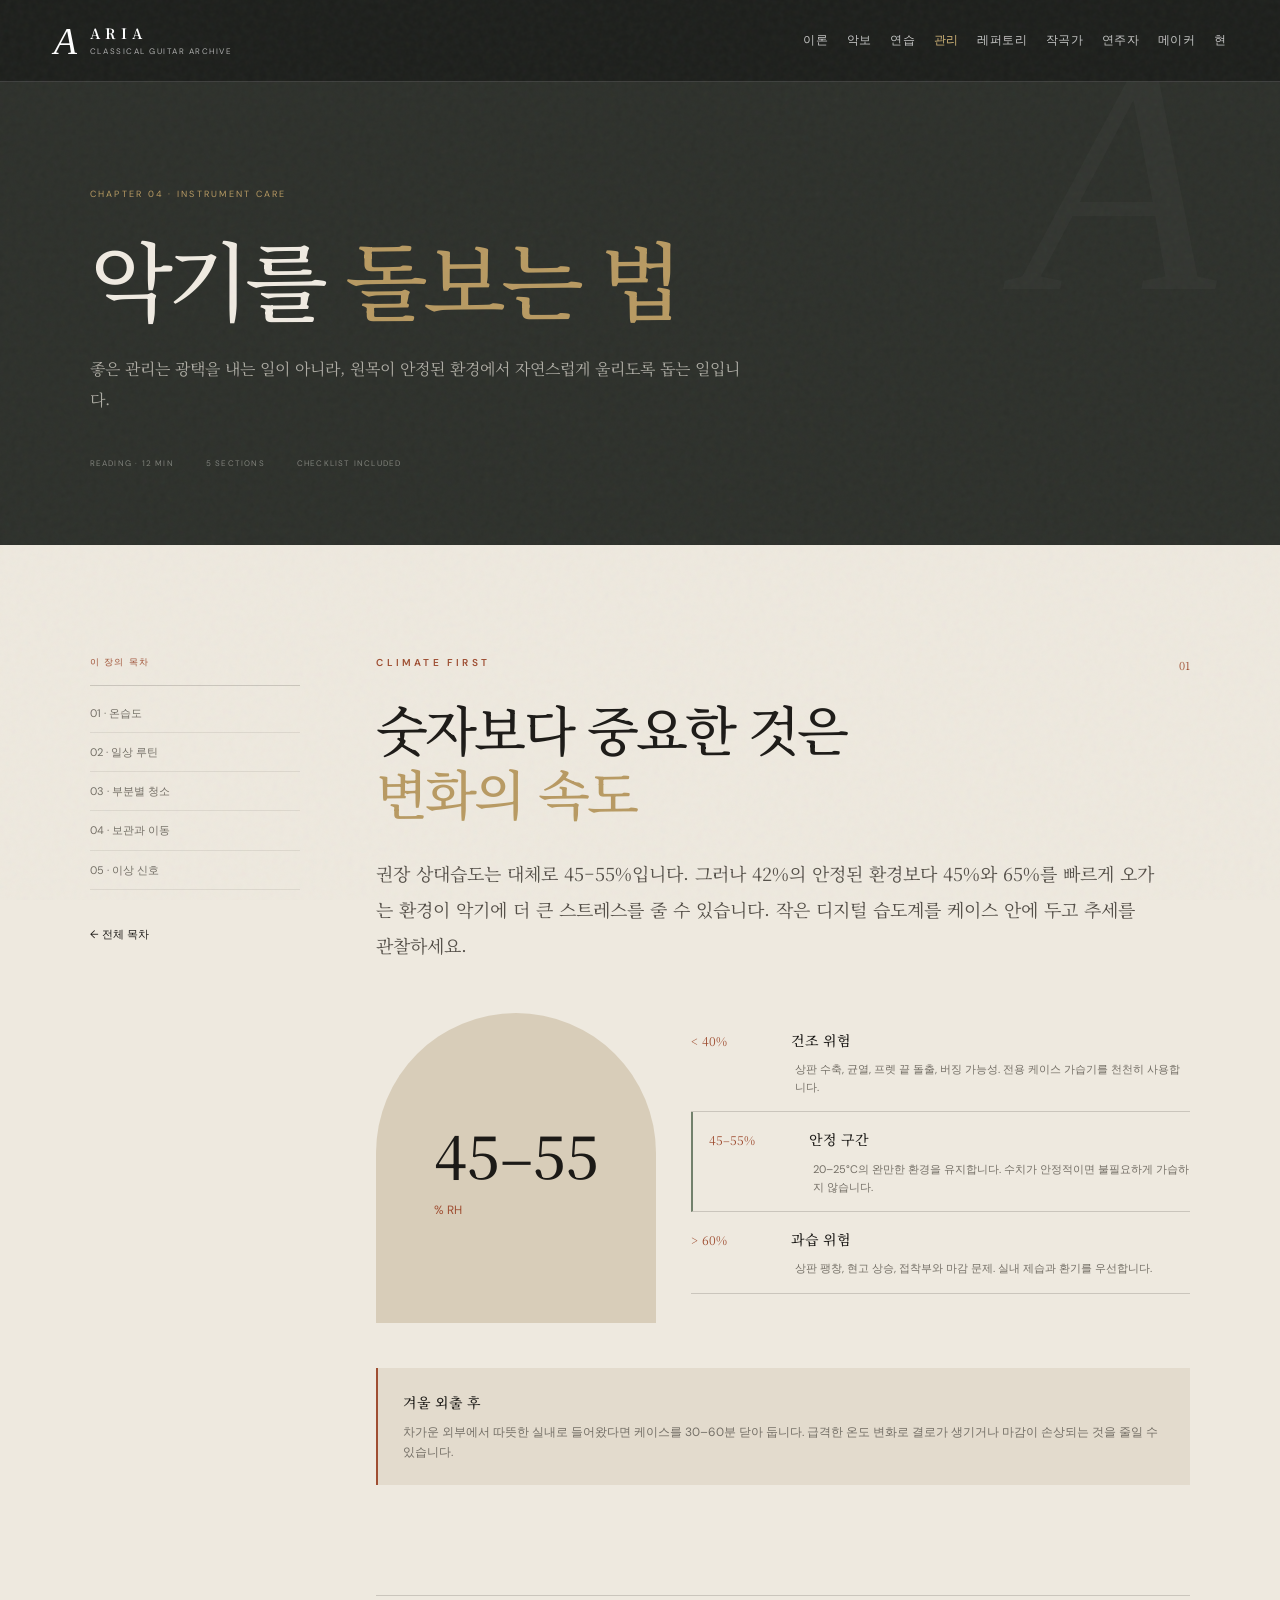
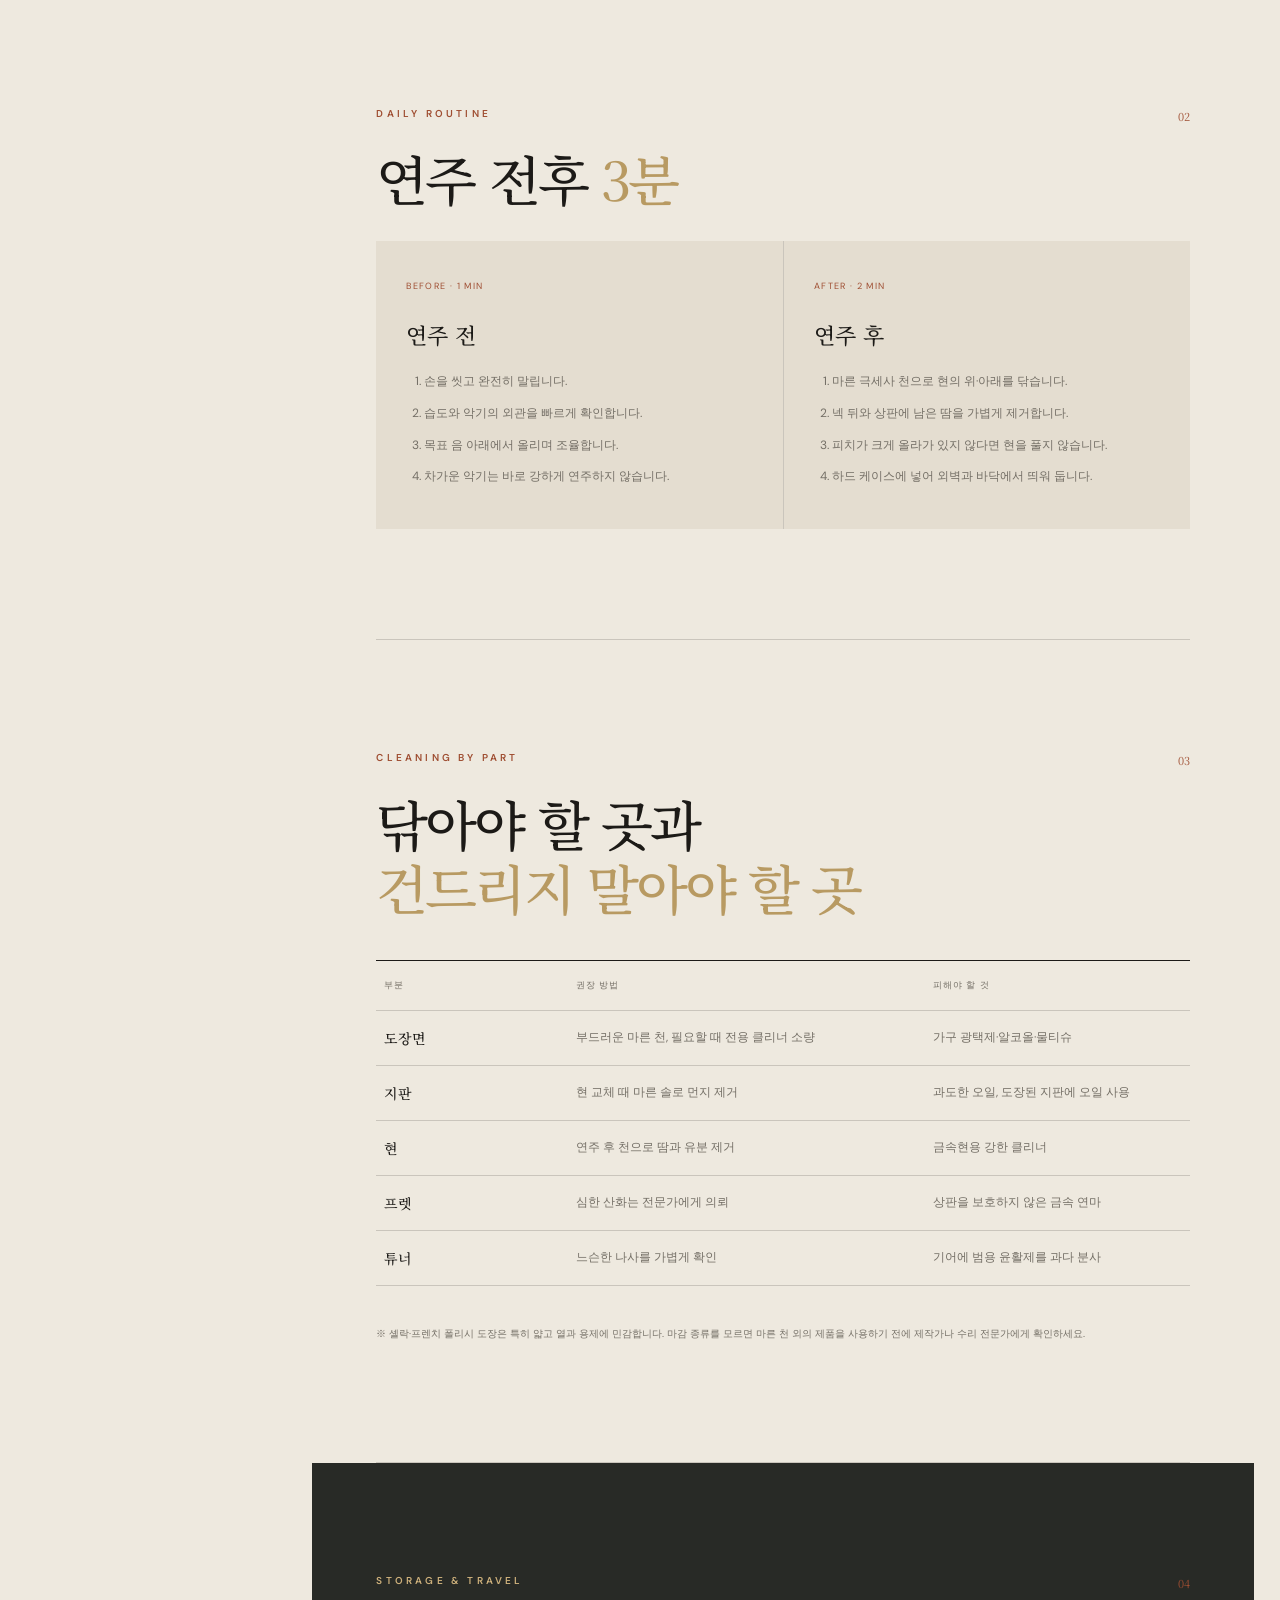
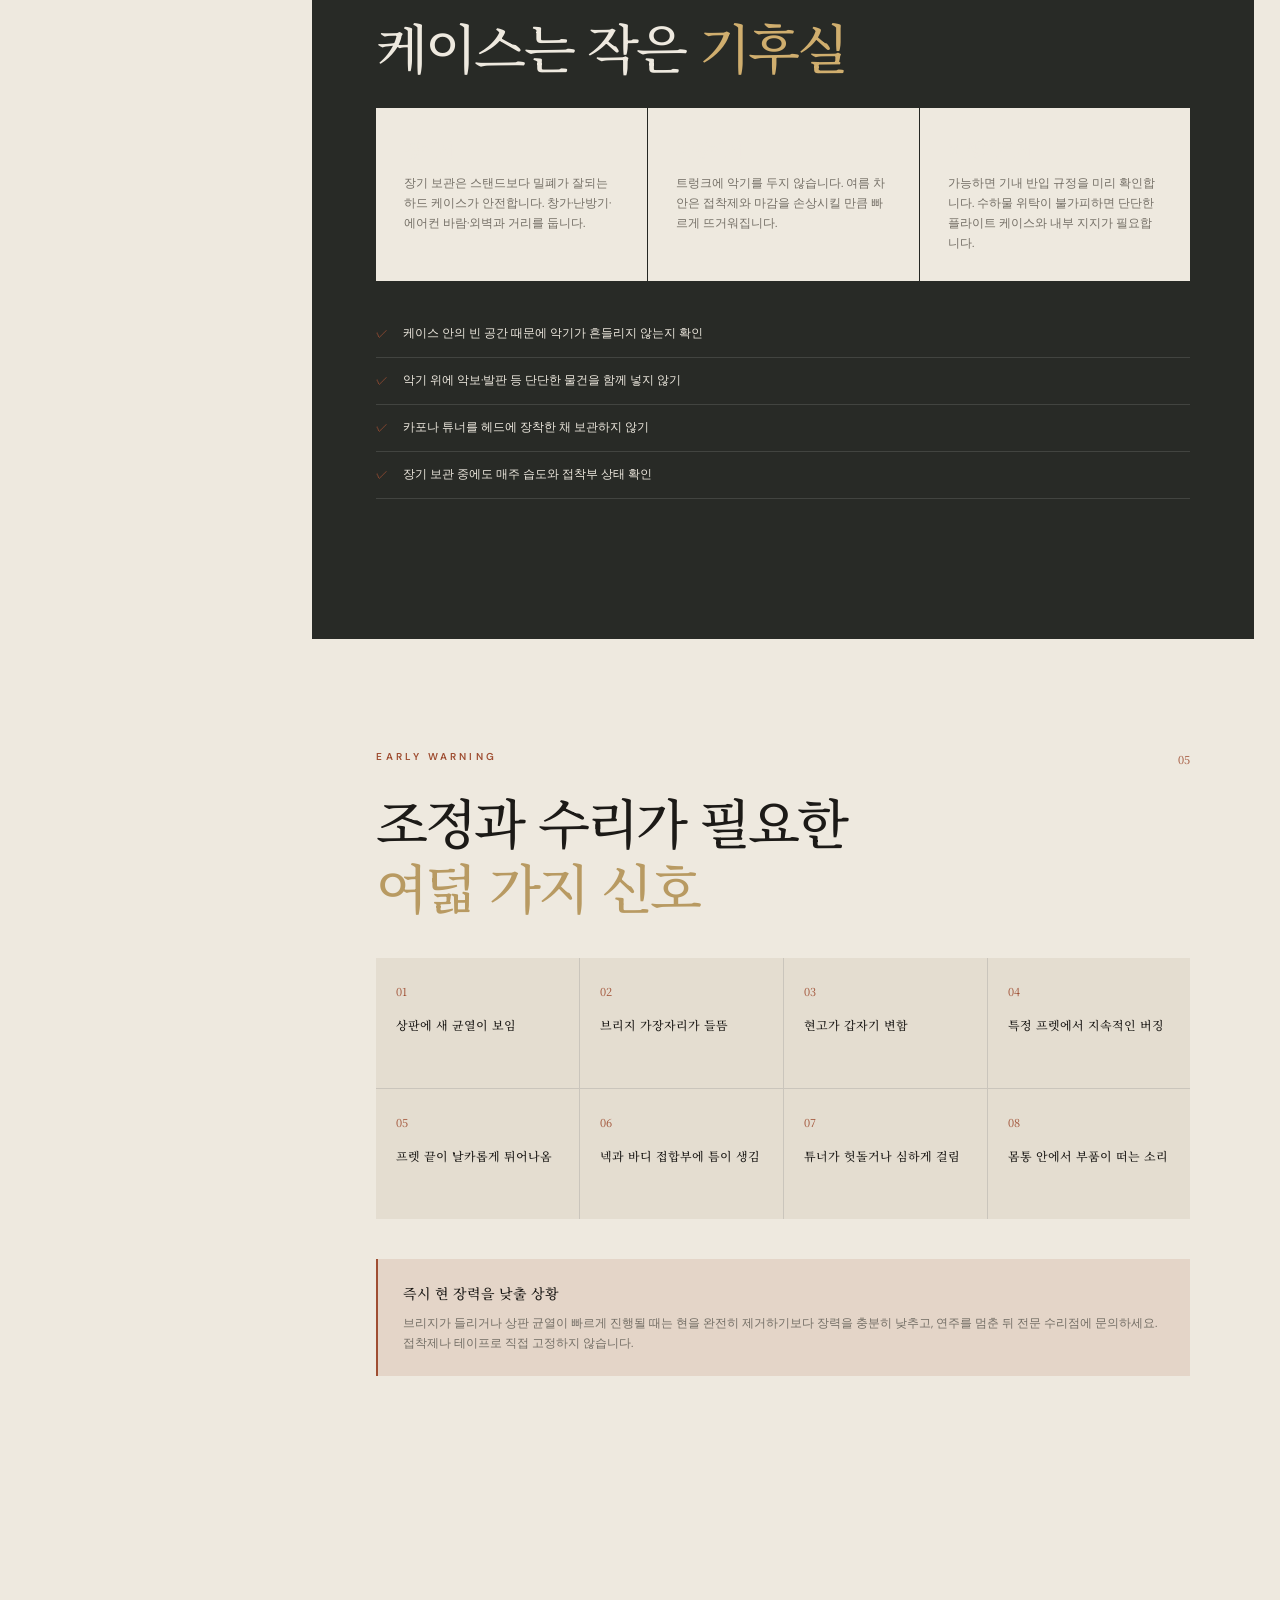
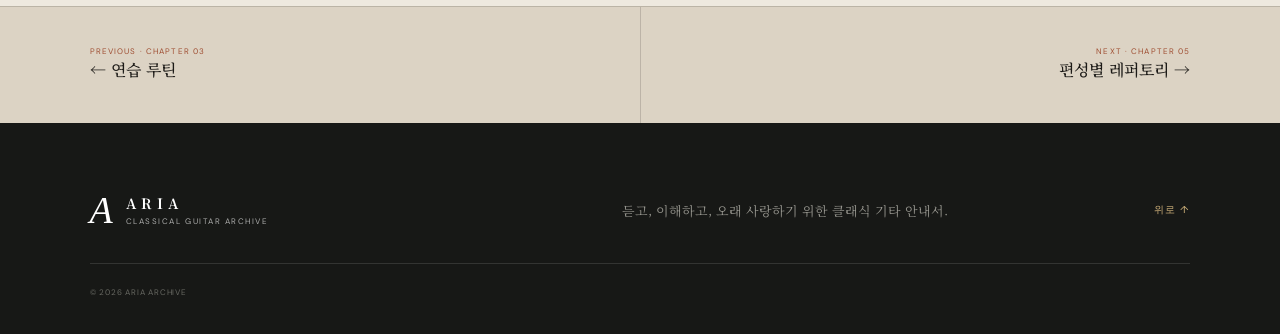
==== care.html @ 0c04b32f "Build classical guitar archive" ====
﻿<!doctype html><html lang="ko"><head><meta charset="UTF-8"><meta name="viewport" content="width=device-width, initial-scale=1.0"><meta name="description" content="클래식 기타 습도, 청소, 보관, 운반과 이상 신호 심화 관리 가이드"><title>악기 관리 — Aria</title><link rel="preconnect" href="https://fonts.googleapis.com"><link rel="preconnect" href="https://fonts.gstatic.com" crossorigin><link href="https://fonts.googleapis.com/css2?family=DM+Sans:wght@400;500;600&family=Noto+Serif+KR:wght@400;500;600;700&display=swap" rel="stylesheet"><link rel="stylesheet" href="styles.css"><script src="script.js" defer></script></head>
<body class="inner-page"><div class="grain" aria-hidden="true"></div><header class="site-header inner-header" id="top"><a class="brand" href="index.html"><span class="brand-mark">A</span><span><strong>ARIA</strong><small>CLASSICAL GUITAR ARCHIVE</small></span></a><nav class="desktop-nav"><a href="theory.html">이론</a><a href="notation.html">악보</a><a href="practice.html">연습</a><a class="active" href="care.html">관리</a><a href="repertoire.html">레퍼토리</a><a href="composers.html">작곡가</a><a href="players.html">연주자</a><a href="makers.html">메이커</a><a href="strings.html">현</a></nav><button class="menu-toggle" aria-label="메뉴 열기" aria-expanded="false"><span></span><span></span></button></header>
<main><section class="chapter-hero care-hero"><div class="chapter-kicker">CHAPTER 04 · INSTRUMENT CARE</div><h1>악기를 <em>돌보는 법</em></h1><p>좋은 관리는 광택을 내는 일이 아니라, 원목이 안정된 환경에서 자연스럽게 울리도록 돕는 일입니다.</p><div class="chapter-meta"><span>READING · 12 MIN</span><span>5 SECTIONS</span><span>CHECKLIST INCLUDED</span></div></section>
<div class="article-shell"><aside class="side-index"><small>이 장의 목차</small><a href="#climate">01 · 온습도</a><a href="#routine">02 · 일상 루틴</a><a href="#cleaning">03 · 부분별 청소</a><a href="#storage">04 · 보관과 이동</a><a href="#diagnosis">05 · 이상 신호</a><a class="back-link" href="index.html">← 전체 목차</a></aside>
<article class="longform">
  <section class="article-section reveal" id="climate"><span class="section-num">01</span><p class="eyebrow">CLIMATE FIRST</p><h2>숫자보다 중요한 것은<br><em>변화의 속도</em></h2><p class="article-lead">권장 상대습도는 대체로 45–55%입니다. 그러나 42%의 안정된 환경보다 45%와 65%를 빠르게 오가는 환경이 악기에 더 큰 스트레스를 줄 수 있습니다. 작은 디지털 습도계를 케이스 안에 두고 추세를 관찰하세요.</p>
    <div class="humidity-deep"><div class="humidity-gauge"><div><strong>45–55</strong><span>% RH</span></div></div><div class="climate-zones"><div><b>&lt; 40%</b><strong>건조 위험</strong><p>상판 수축, 균열, 프렛 끝 돌출, 버징 가능성. 전용 케이스 가습기를 천천히 사용합니다.</p></div><div class="safe"><b>45–55%</b><strong>안정 구간</strong><p>20–25°C의 완만한 환경을 유지합니다. 수치가 안정적이면 불필요하게 가습하지 않습니다.</p></div><div><b>&gt; 60%</b><strong>과습 위험</strong><p>상판 팽창, 현고 상승, 접착부와 마감 문제. 실내 제습과 환기를 우선합니다.</p></div></div></div>
    <aside class="callout"><b>겨울 외출 후</b><p>차가운 외부에서 따뜻한 실내로 들어왔다면 케이스를 30–60분 닫아 둡니다. 급격한 온도 변화로 결로가 생기거나 마감이 손상되는 것을 줄일 수 있습니다.</p></aside>
  </section>
  <section class="article-section reveal" id="routine"><span class="section-num">02</span><p class="eyebrow">DAILY ROUTINE</p><h2>연주 전후 <em>3분</em></h2><div class="routine-columns"><div><small>BEFORE · 1 MIN</small><h3>연주 전</h3><ol><li>손을 씻고 완전히 말립니다.</li><li>습도와 악기의 외관을 빠르게 확인합니다.</li><li>목표 음 아래에서 올리며 조율합니다.</li><li>차가운 악기는 바로 강하게 연주하지 않습니다.</li></ol></div><div><small>AFTER · 2 MIN</small><h3>연주 후</h3><ol><li>마른 극세사 천으로 현의 위·아래를 닦습니다.</li><li>넥 뒤와 상판에 남은 땀을 가볍게 제거합니다.</li><li>피치가 크게 올라가 있지 않다면 현을 풀지 않습니다.</li><li>하드 케이스에 넣어 외벽과 바닥에서 띄워 둡니다.</li></ol></div></div>
  </section>
  <section class="article-section reveal" id="cleaning"><span class="section-num">03</span><p class="eyebrow">CLEANING BY PART</p><h2>닦아야 할 곳과<br><em>건드리지 말아야 할 곳</em></h2><div class="comparison-table"><div class="table-head"><span>부분</span><span>권장 방법</span><span>피해야 할 것</span></div><div><b>도장면</b><span>부드러운 마른 천, 필요할 때 전용 클리너 소량</span><span>가구 광택제·알코올·물티슈</span></div><div><b>지판</b><span>현 교체 때 마른 솔로 먼지 제거</span><span>과도한 오일, 도장된 지판에 오일 사용</span></div><div><b>현</b><span>연주 후 천으로 땀과 유분 제거</span><span>금속현용 강한 클리너</span></div><div><b>프렛</b><span>심한 산화는 전문가에게 의뢰</span><span>상판을 보호하지 않은 금속 연마</span></div><div><b>튜너</b><span>느슨한 나사를 가볍게 확인</span><span>기어에 범용 윤활제를 과다 분사</span></div></div><p class="fine-print">※ 셸락·프렌치 폴리시 도장은 특히 얇고 열과 용제에 민감합니다. 마감 종류를 모르면 마른 천 외의 제품을 사용하기 전에 제작가나 수리 전문가에게 확인하세요.</p></section>
  <section class="article-section dark-inset reveal" id="storage"><span class="section-num">04</span><p class="eyebrow light">STORAGE & TRAVEL</p><h2>케이스는 작은 <em>기후실</em></h2><div class="info-grid"><div><h3>집에서</h3><p>장기 보관은 스탠드보다 밀폐가 잘되는 하드 케이스가 안전합니다. 창가·난방기·에어컨 바람·외벽과 거리를 둡니다.</p></div><div><h3>차량에서</h3><p>트렁크에 악기를 두지 않습니다. 여름 차 안은 접착제와 마감을 손상시킬 만큼 빠르게 뜨거워집니다.</p></div><div><h3>비행기에서</h3><p>가능하면 기내 반입 규정을 미리 확인합니다. 수하물 위탁이 불가피하면 단단한 플라이트 케이스와 내부 지지가 필요합니다.</p></div></div><ul class="check-list light"><li>케이스 안의 빈 공간 때문에 악기가 흔들리지 않는지 확인</li><li>악기 위에 악보·발판 등 단단한 물건을 함께 넣지 않기</li><li>카포나 튜너를 헤드에 장착한 채 보관하지 않기</li><li>장기 보관 중에도 매주 습도와 접착부 상태 확인</li></ul></section>
  <section class="article-section reveal" id="diagnosis"><span class="section-num">05</span><p class="eyebrow">EARLY WARNING</p><h2>조정과 수리가 필요한<br><em>여덟 가지 신호</em></h2><div class="warning-grid"><div><b>01</b><p>상판에 새 균열이 보임</p></div><div><b>02</b><p>브리지 가장자리가 들뜸</p></div><div><b>03</b><p>현고가 갑자기 변함</p></div><div><b>04</b><p>특정 프렛에서 지속적인 버징</p></div><div><b>05</b><p>프렛 끝이 날카롭게 튀어나옴</p></div><div><b>06</b><p>넥과 바디 접합부에 틈이 생김</p></div><div><b>07</b><p>튜너가 헛돌거나 심하게 걸림</p></div><div><b>08</b><p>몸통 안에서 부품이 떠는 소리</p></div></div><aside class="callout warning"><b>즉시 현 장력을 낮출 상황</b><p>브리지가 들리거나 상판 균열이 빠르게 진행될 때는 현을 완전히 제거하기보다 장력을 충분히 낮추고, 연주를 멈춘 뒤 전문 수리점에 문의하세요. 접착제나 테이프로 직접 고정하지 않습니다.</p></aside></section>
</article></div><nav class="chapter-nav"><a href="practice.html"><small>PREVIOUS · CHAPTER 03</small><b>← 연습 루틴</b></a><a href="repertoire.html"><small>NEXT · CHAPTER 05</small><b>편성별 레퍼토리 →</b></a></nav></main>
<footer><div class="brand footer-brand"><span class="brand-mark">A</span><span><strong>ARIA</strong><small>CLASSICAL GUITAR ARCHIVE</small></span></div><p>듣고, 이해하고, 오래 사랑하기 위한 클래식 기타 안내서.</p><a href="#top">위로 ↑</a><small>© 2026 ARIA ARCHIVE</small></footer></body></html>
---- styles.css ----
:root{--ink:#1c1a17;--paper:#f1ede4;--cream:#e7decf;--gold:#b89a62;--rust:#9f4e32;--olive:#30342e;--muted:#746f66;--line:rgba(28,26,23,.17);--serif:'Noto Serif KR',serif;--sans:'DM Sans',sans-serif}
*{box-sizing:border-box}html{scroll-behavior:smooth}body{margin:0;background:var(--paper);color:var(--ink);font-family:var(--sans);font-size:16px;line-height:1.65}.grain{position:fixed;inset:0;pointer-events:none;z-index:99;opacity:.055;background-image:url("data:image/svg+xml,%3Csvg viewBox='0 0 180 180' xmlns='http://www.w3.org/2000/svg'%3E%3Cfilter id='n'%3E%3CfeTurbulence type='fractalNoise' baseFrequency='.8' numOctaves='3' stitchTiles='stitch'/%3E%3C/filter%3E%3Crect width='100%25' height='100%25' filter='url(%23n)' opacity='.7'/%3E%3C/svg%3E")}.site-header{height:82px;padding:0 4.2vw;display:flex;align-items:center;justify-content:space-between;position:absolute;top:0;width:100%;z-index:10;color:#fff;border-bottom:1px solid rgba(255,255,255,.15)}.brand{display:flex;align-items:center;gap:13px;color:inherit;text-decoration:none}.brand-mark{font-family:Georgia,serif;font-size:38px;font-style:italic;line-height:1}.brand strong,.brand small{display:block}.brand strong{font-family:var(--serif);font-size:14px;letter-spacing:.35em}.brand small{font-size:8px;letter-spacing:.19em;opacity:.64}.desktop-nav{display:flex;gap:2.2vw}.desktop-nav a{color:#fff;text-decoration:none;font-size:12px;letter-spacing:.04em;opacity:.74;transition:.25s}.desktop-nav a:hover{opacity:1}.menu-toggle{display:none;background:transparent;border:0}.hero{min-height:100vh;position:relative;display:flex;align-items:center;background:url('assets/classical-guitar-hero.png') center/cover no-repeat;color:#f7f1e7;padding:9rem 7vw 6rem}.hero-shade{position:absolute;inset:0;background:linear-gradient(90deg,rgba(10,9,7,.9) 0%,rgba(10,9,7,.68) 42%,rgba(10,9,7,.08) 77%),linear-gradient(0deg,rgba(10,9,7,.35),transparent 45%)}.hero-content{position:relative;z-index:1;max-width:700px}.eyebrow{margin:0 0 24px;font-size:10px;font-weight:600;letter-spacing:.32em;color:var(--rust)}.eyebrow.light{color:#cdb07b}.hero h1,.section h2{font-family:var(--serif);font-weight:500;line-height:1.17;letter-spacing:-.055em}.hero h1{font-size:clamp(56px,7vw,108px);margin:0 0 28px}.hero h1 em,.section h2 em{font-weight:400;color:var(--gold);font-style:normal}.hero-copy{font-family:var(--serif);font-size:clamp(15px,1.25vw,19px);line-height:1.9;color:rgba(255,255,255,.72);margin:0 0 38px}.hero-actions{display:flex;align-items:center;gap:28px}.button{display:inline-flex;align-items:center;justify-content:space-between;gap:52px;padding:15px 19px;text-decoration:none;font-size:12px;letter-spacing:.08em;transition:.25s}.button-primary{background:#eee6d8;color:#211e19}.button-primary:hover{background:#fff;transform:translateY(-2px)}.text-button{border:0;background:transparent;color:#fff;font:500 12px var(--sans);letter-spacing:.06em;cursor:pointer}.text-button i{display:inline-grid;place-items:center;border:1px solid rgba(255,255,255,.55);width:32px;height:32px;border-radius:50%;font-size:8px;font-style:normal;margin-right:9px}.hero-notes{position:absolute;bottom:36px;right:4.2vw;display:flex;gap:30px;z-index:1;font-size:10px;letter-spacing:.12em;color:rgba(255,255,255,.58)}.hero-notes b{font-size:15px;font-family:var(--serif);color:#fff;margin-right:6px}.scroll-cue{position:absolute;bottom:28px;left:4.2vw;z-index:1;color:#fff;text-decoration:none;font-size:8px;letter-spacing:.3em;writing-mode:vertical-rl}.scroll-cue span{height:45px;width:1px;background:rgba(255,255,255,.45);display:inline-block;margin-bottom:10px}.section{padding:120px 7vw;position:relative}.section-index{position:absolute;left:2.3vw;top:122px;font-family:var(--serif);font-size:11px;color:var(--rust)}.intro{display:grid;grid-template-columns:1fr 1fr;gap:9vw;align-items:start}.section h2{font-size:clamp(38px,4.4vw,68px);margin:0}.intro-body{padding-top:55px}.lead-quote{font-family:var(--serif);font-size:24px;color:var(--rust);margin:0 0 18px}.intro-body>p:not(.lead-quote){max-width:540px;color:var(--muted)}.quick-links{margin-top:42px;border-top:1px solid var(--line)}.quick-links a{display:grid;grid-template-columns:45px 1fr auto;padding:17px 0;border-bottom:1px solid var(--line);color:var(--ink);text-decoration:none;font-family:var(--serif);font-size:15px}.quick-links span{color:var(--rust);font-size:11px}.quick-links b{font-weight:400;transition:.2s}.quick-links a:hover b{transform:translateX(6px)}.dark-section{background:#22231f;color:#eee9df}.section-heading{display:flex;justify-content:space-between;align-items:flex-end;gap:80px;margin-bottom:64px}.section-heading>p{max-width:420px;color:#a5a298;margin:0}.technique-grid{display:grid;grid-template-columns:repeat(4,1fr);border-top:1px solid rgba(255,255,255,.15);border-left:1px solid rgba(255,255,255,.15)}.tech-card{min-height:310px;padding:28px;position:relative;border-right:1px solid rgba(255,255,255,.15);border-bottom:1px solid rgba(255,255,255,.15);display:flex;flex-direction:column;justify-content:flex-end}.tech-card.feature{grid-row:span 2;min-height:620px;justify-content:space-between;background:#2d2f29}.tech-card:nth-child(4){grid-column:span 2}.tech-card small{color:var(--gold);letter-spacing:.2em;font-size:9px}.tech-card h3{font:500 22px var(--serif);margin:10px 0}.tech-card p{font-size:13px;color:#a9a79e;margin:0}.tech-card p b{color:#e4ddd1}.card-number{position:absolute;top:24px;right:26px;font:12px var(--serif);color:#77796f}.pattern{margin-top:24px;color:#d1b079;letter-spacing:.25em;font-family:var(--serif)}.string-diagram{height:240px;display:flex;justify-content:space-around;align-items:stretch;padding:0 14%}.string-diagram i{width:1px;background:linear-gradient(#8d744a,#d8c39c,#725b38);position:relative}.string-diagram i:before,.string-diagram i:after{content:"";position:absolute;width:5px;height:5px;border:1px solid #b99e6d;border-radius:50%;left:-3px}.string-diagram i:before{top:0}.string-diagram i:after{bottom:0}.notation-strip{margin-top:42px;display:flex;gap:16px;align-items:center;color:#9d9d94;font-size:11px}.notation-strip span{color:#d2cfc6;letter-spacing:.12em}.notation-strip b{font:italic 17px var(--serif);color:var(--gold)}.notation-strip i{height:1px;flex:1;background:rgba(255,255,255,.14);margin:0 15px}.care{padding-top:135px;padding-bottom:135px}.care-layout{display:grid;grid-template-columns:1fr 1fr;gap:10vw}.care-copy>p:not(.eyebrow){max-width:530px;color:var(--muted);margin:28px 0}.care-tabs{display:flex;gap:6px;margin:38px 0 22px}.care-tabs button,.filter-pills button{border:1px solid var(--line);background:transparent;padding:10px 18px;font:500 11px var(--sans);cursor:pointer;color:var(--muted)}.care-tabs button.active,.filter-pills button.active{background:var(--ink);color:#fff}.care-list{list-style:none;padding:0;margin:0}.care-list li{border-bottom:1px solid var(--line);padding:15px 0 15px 30px;position:relative;font-size:14px}.care-list li:before{content:'✓';position:absolute;left:0;color:var(--rust)}.humidity-card{background:#d9cfbd;padding:38px 42px;align-self:start}.humidity-top{display:flex;justify-content:space-between;font-size:11px;letter-spacing:.15em}.humidity-top b{color:var(--rust)}.dial{width:290px;height:145px;overflow:hidden;margin:45px auto 0;position:relative}.dial:before{content:"";position:absolute;width:280px;height:280px;border-radius:50%;border:1px solid rgba(28,26,23,.25);background:repeating-conic-gradient(from 270deg,transparent 0 4.5deg,rgba(28,26,23,.45) 5deg 5.5deg,transparent 6deg 9deg);mask:radial-gradient(circle,transparent 62%,#000 63%)}.dial:after{content:"";position:absolute;left:50%;bottom:-2px;width:1px;height:105px;background:var(--rust);transform:rotate(11deg);transform-origin:bottom}.dial-value{position:absolute;bottom:0;left:0;right:0;text-align:center}.dial-value strong{font:500 52px var(--serif)}.dial-value span{color:var(--rust)}.humidity-card>p{text-align:center;font-size:11px;color:#6f695f}.season-row{border-top:1px solid rgba(28,26,23,.2);border-bottom:1px solid rgba(28,26,23,.2);display:grid;grid-template-columns:1fr 1fr;margin-top:30px}.season-row span{padding:20px;font-size:10px;letter-spacing:.1em}.season-row span+span{border-left:1px solid rgba(28,26,23,.2)}.season-row b{font:500 14px var(--serif);letter-spacing:0}.care-note{margin:22px 0 0!important;text-align:left!important;line-height:1.6}.paper-section{background:#e8e1d4}.library-toolbar{display:flex;justify-content:space-between;gap:25px;align-items:center;margin-bottom:34px}.filter-pills{display:flex;gap:5px;flex-wrap:wrap}.filter-pills button{padding:10px 15px}.filter-pills sup{opacity:.55}.search-box{display:flex;align-items:center;border-bottom:1px solid var(--ink);padding:7px 0;min-width:230px}.search-box input{width:100%;border:0;background:transparent;outline:0;padding:4px 10px;font:12px var(--sans)}.repertoire-grid{display:grid;grid-template-columns:repeat(3,1fr);gap:18px}.piece-card{background:#f5f1e8;min-height:380px;padding:24px;display:flex;flex-direction:column;position:relative;overflow:hidden;transition:.3s}.piece-card.has-video{color:white;background-position:center;background-size:cover}.piece-card.has-video:before{content:"";position:absolute;inset:0;background:linear-gradient(0deg,rgba(15,13,10,.92),rgba(15,13,10,.1) 75%)}.piece-card>*{position:relative}.piece-meta{display:flex;justify-content:space-between;align-items:center;font-size:9px;letter-spacing:.14em;color:var(--rust)}.piece-card.has-video .piece-meta{color:#e2c48c}.piece-card h3{font:500 26px/1.3 var(--serif);letter-spacing:-.03em;margin:auto 0 2px}.piece-card .composer{font-size:11px;letter-spacing:.08em;color:var(--muted);margin:0 0 18px}.piece-card.has-video .composer{color:rgba(255,255,255,.65)}.piece-bottom{display:flex;justify-content:space-between;align-items:end;border-top:1px solid var(--line);padding-top:15px}.piece-card.has-video .piece-bottom{border-color:rgba(255,255,255,.25)}.piece-bottom span{font-size:10px;color:var(--muted)}.piece-card.has-video .piece-bottom span{color:rgba(255,255,255,.65)}.play-circle{width:42px;height:42px;border:1px solid currentColor;border-radius:50%;background:transparent;color:inherit;cursor:pointer;transition:.2s}.play-circle:hover{background:var(--rust);border-color:var(--rust);color:#fff;transform:scale(1.08)}.piece-card:not(.has-video):after{content:'𝄞';position:absolute;right:18px;top:52px;font:70px var(--serif);color:rgba(159,78,50,.08)}.empty-state{text-align:center;padding:50px;color:var(--muted)}.composer-list{border-top:1px solid var(--line)}.composer-row{display:grid;grid-template-columns:120px 1.2fr 2fr 70px;gap:30px;align-items:center;padding:25px 0;border-bottom:1px solid var(--line)}.composer-row>span{font-size:10px;color:var(--rust);letter-spacing:.1em}.composer-row h3{font:500 20px var(--serif);margin:0}.composer-row small{font-size:9px;letter-spacing:.1em;color:var(--muted)}.composer-row p{font-size:13px;color:var(--muted)}.composer-row>b{font-size:9px;font-weight:500;letter-spacing:.1em;border:1px solid var(--line);padding:6px 10px;text-align:center}.maker-grid{display:grid;grid-template-columns:repeat(4,1fr);border-top:1px solid rgba(255,255,255,.16);border-left:1px solid rgba(255,255,255,.16)}.maker-card{padding:30px;min-height:330px;border-right:1px solid rgba(255,255,255,.16);border-bottom:1px solid rgba(255,255,255,.16);display:flex;flex-direction:column}.maker-card>span{font-size:8px;color:var(--gold);letter-spacing:.15em}.maker-card h3{font:500 25px var(--serif);margin:45px 0 18px}.maker-card p{font-size:12px;color:#a7a49b}.maker-card em{font:italic 12px var(--serif);color:var(--gold);margin-top:auto}.buying-note{display:grid;grid-template-columns:180px 1fr;align-items:center;border-bottom:1px solid rgba(255,255,255,.16);padding:28px 0}.buying-note span{font-size:9px;color:var(--gold);letter-spacing:.16em}.buying-note p{font:400 14px var(--serif);color:#bbb8af}.strings{padding-bottom:135px}.strings-head{max-width:760px}.strings-head>p:last-child{color:var(--muted);margin:25px 0 45px}.tension-table{border-top:1px solid var(--ink)}.tension-row{display:grid;grid-template-columns:1.1fr 1.2fr 2fr 1.6fr;gap:20px;padding:18px 10px;border-bottom:1px solid var(--line);font-size:12px;align-items:center}.tension-row.header{color:var(--muted);font-size:9px;letter-spacing:.12em}.tension-row>span:first-child{font-family:var(--serif);font-size:14px}.dot{width:7px;height:7px;border-radius:50%;display:inline-block;margin-right:10px}.dot.soft{background:#bba16f}.dot.normal{background:#906a49}.dot.hard{background:#9e4e32}.string-notes{display:grid;grid-template-columns:repeat(3,1fr);gap:1px;background:var(--line);margin-top:48px}.string-notes>div{background:var(--paper);padding:28px}.string-notes b{color:var(--rust);font:500 12px var(--serif)}.string-notes h3{font:500 18px var(--serif)}.string-notes p{font-size:12px;color:var(--muted)}footer{background:#171816;color:#e7e1d7;padding:65px 7vw 35px;display:grid;grid-template-columns:1fr 1fr auto;gap:30px;align-items:center}.footer-brand{color:#fff}footer>p{font:400 13px var(--serif);color:#96958e}footer>a{color:#d0b27b;font-size:10px;text-decoration:none;letter-spacing:.1em}footer>small{grid-column:1/-1;border-top:1px solid rgba(255,255,255,.12);padding-top:22px;font-size:8px;color:#676862;letter-spacing:.1em}.video-modal{width:min(900px,92vw);padding:0;border:0;background:#171715;color:#fff;box-shadow:0 25px 80px #0008}.video-modal::backdrop{background:rgba(12,11,9,.83);backdrop-filter:blur(6px)}.modal-bar{height:58px;padding:0 18px;display:flex;justify-content:space-between;align-items:center}.modal-bar strong{font:500 13px var(--serif)}.modal-bar button{font-size:27px;color:#fff;border:0;background:transparent;cursor:pointer}.video-wrap{aspect-ratio:16/9}.video-wrap iframe{width:100%;height:100%;border:0}.reveal{opacity:0;transform:translateY(28px);transition:opacity .75s ease,transform .75s ease}.reveal.visible{opacity:1;transform:none}
@media (max-width:960px){.desktop-nav{display:none}.menu-toggle{display:block;width:35px}.menu-toggle span{display:block;background:#fff;height:1px;margin:8px}.site-header.menu-open{height:auto;min-height:82px;align-items:flex-start;padding-top:18px;background:#191a17;position:fixed}.site-header.menu-open .desktop-nav{display:flex;position:absolute;top:82px;left:0;right:0;background:#191a17;flex-direction:column;padding:20px 7vw 30px}.site-header.menu-open .menu-toggle span:first-child{transform:translateY(4.5px) rotate(45deg)}.site-header.menu-open .menu-toggle span:last-child{transform:translateY(-4.5px) rotate(-45deg)}.intro,.care-layout{grid-template-columns:1fr;gap:40px}.intro-body{padding-top:0}.technique-grid{grid-template-columns:repeat(2,1fr)}.tech-card.feature{grid-row:span 1;min-height:430px}.tech-card:nth-child(4){grid-column:span 1}.repertoire-grid{grid-template-columns:repeat(2,1fr)}.maker-grid{grid-template-columns:repeat(2,1fr)}.composer-row{grid-template-columns:90px 1fr 1.6fr}.composer-row>b{display:none}.section-heading{align-items:start;flex-direction:column}.library-toolbar{align-items:stretch;flex-direction:column}.search-box{max-width:300px}}
@media (max-width:640px){.site-header{padding:0 22px}.hero{padding:120px 24px 100px;background-position:64% center}.hero-shade{background:linear-gradient(90deg,rgba(10,9,7,.94),rgba(10,9,7,.47))}.hero h1{font-size:54px}.hero-actions{align-items:flex-start;flex-direction:column;gap:20px}.hero-notes{display:none}.scroll-cue{display:none}.section{padding:85px 24px}.section-index{display:none}.section h2{font-size:40px}.section-heading{gap:22px;margin-bottom:42px}.technique-grid,.repertoire-grid,.maker-grid,.string-notes{grid-template-columns:1fr}.tech-card,.tech-card.feature{min-height:280px}.string-diagram{height:120px}.notation-strip{flex-wrap:wrap}.notation-strip i{flex-basis:100%}.filter-pills{display:grid;grid-template-columns:repeat(3,1fr)}.filter-pills button{padding:9px}.piece-card{min-height:330px}.composer-row{grid-template-columns:74px 1fr;padding:22px 0}.composer-row p{grid-column:2}.tension-row{grid-template-columns:1fr 1.4fr}.tension-row span:nth-child(2){display:none}.tension-row span:nth-child(3){display:none}.tension-row.header span:nth-child(4){display:block}.humidity-card{padding:30px 20px}.dial{width:260px}.buying-note{grid-template-columns:1fr}.care-layout{gap:60px}footer{grid-template-columns:1fr;padding:55px 24px 30px}footer>small{grid-column:1}.desktop-nav{padding-left:24px!important}.brand small{display:none}}

/* Multi-page edition */
.volume-label{font:500 11px var(--serif);letter-spacing:.14em;color:#ddd2bf;margin:0 0 22px}.contents-hero .hero-content{max-width:850px}.contents-hero h1{font-size:clamp(50px,6.5vw,96px)}.toc{padding-top:130px}.toc-intro{display:grid;grid-template-columns:1fr 1fr;gap:10vw;align-items:end;margin-bottom:65px}.toc-intro>p{max-width:520px;color:var(--muted)}.toc-list{border-top:1px solid var(--ink)}.toc-row{display:grid;grid-template-columns:60px 1.2fr 2fr 80px 40px;gap:25px;align-items:center;padding:30px 8px;border-bottom:1px solid var(--line);color:var(--ink);text-decoration:none;transition:.25s}.toc-row:hover{background:rgba(255,255,255,.35);padding-left:18px}.toc-no{font:500 13px var(--serif);color:var(--rust)}.toc-title small{font-size:8px;letter-spacing:.18em;color:var(--muted)}.toc-title h3{font:500 25px var(--serif);margin:4px 0}.toc-row>p{font-size:12px;color:var(--muted);margin:0;max-width:500px}.toc-time{font-size:9px;letter-spacing:.1em;color:var(--muted)}.toc-arrow{font-weight:400;font-size:20px;color:var(--rust)}.start-route{display:grid;grid-template-columns:1fr 1.5fr;gap:8vw;align-items:end}.route-steps{margin:0;padding:0;list-style:none;border-top:1px solid rgba(255,255,255,.16)}.route-steps li{display:grid;grid-template-columns:55px 1fr auto;padding:18px 0;border-bottom:1px solid rgba(255,255,255,.16);align-items:center}.route-steps span{font:12px var(--serif);color:var(--gold)}.route-steps b{font:500 16px var(--serif)}.route-steps small{color:#888b83}.outline-button{border:1px solid rgba(255,255,255,.35);color:#fff;grid-column:2;justify-self:start}

.inner-page{background:#eee9df}.inner-header{position:relative;background:#1d1f1c;color:#fff}.inner-header .desktop-nav a.active{color:#d4b778;opacity:1}.chapter-hero{padding:105px 7vw 75px;background:#292a25;color:#f0ebe2;position:relative;overflow:hidden}.chapter-hero:after{content:'A';position:absolute;right:5vw;top:-85px;font:italic 320px Georgia,serif;color:rgba(255,255,255,.025)}.chapter-kicker{font-size:9px;letter-spacing:.25em;color:var(--gold);margin-bottom:28px}.chapter-hero h1{font:500 clamp(50px,6.7vw,92px)/1.1 var(--serif);letter-spacing:-.06em;margin:0}.chapter-hero h1 em{font-style:normal;color:var(--gold)}.chapter-hero>p{max-width:650px;font:400 16px/1.9 var(--serif);color:#aeaca4;margin:30px 0 42px}.chapter-meta{display:flex;gap:32px;font-size:8px;letter-spacing:.15em;color:#7f817a}.care-hero{background:#2d302b}.repertoire-hero{background:#312a24}.composers-hero{background:#2c2925}.makers-hero{background:#292b27}.strings-hero{background:#2d2925}
.article-shell{display:grid;grid-template-columns:210px minmax(0,900px);gap:6vw;padding:0 7vw 120px;justify-content:center}.side-index{position:sticky;top:25px;height:max-content;padding-top:110px;display:flex;flex-direction:column}.side-index small{font-size:9px;letter-spacing:.18em;color:var(--rust);padding-bottom:15px;border-bottom:1px solid var(--line);margin-bottom:8px}.side-index a{padding:10px 0;color:var(--muted);text-decoration:none;font-size:11px;border-bottom:1px solid rgba(28,26,23,.08)}.side-index a:hover{color:var(--rust)}.side-index .back-link{margin-top:25px;border:0;color:var(--ink)}.longform{min-width:0}.article-section{position:relative;padding:110px 0;border-bottom:1px solid var(--line);scroll-margin-top:25px}.article-section:last-child{border-bottom:0}.article-section h2,.pathways h2,.era-timeline h2,.composer-deep h2,.more-composers h2{font:500 clamp(38px,4.2vw,61px)/1.2 var(--serif);letter-spacing:-.055em;margin:0 0 30px}.article-section h2 em,.pathways h2 em,.era-timeline h2 em,.composer-deep h2 em,.more-composers h2 em{font-style:normal;color:var(--gold)}.section-num{position:absolute;right:0;top:112px;font:11px var(--serif);color:var(--rust)}.article-lead{font:400 18px/2 var(--serif);max-width:780px;margin:0 0 50px;color:#544f48}.principle-flow{display:grid;grid-template-columns:1fr auto 1fr auto 1fr auto 1fr;align-items:center;border-top:1px solid var(--line);border-bottom:1px solid var(--line);padding:25px 0;margin:45px 0}.principle-flow div{display:flex;flex-direction:column}.principle-flow b{font:11px var(--serif);color:var(--rust)}.principle-flow strong{font:500 16px var(--serif);margin:6px 0}.principle-flow span{font-size:10px;color:var(--muted)}.principle-flow i{font-style:normal;color:var(--gold)}.info-grid{display:grid;grid-template-columns:repeat(3,1fr);gap:1px;background:var(--line)}.info-grid>div{background:#eee9df;padding:28px}.info-grid h3{font:500 18px var(--serif);margin:0 0 12px}.info-grid p{font-size:12px;color:var(--muted);margin:0}.string-map{display:grid;grid-template-columns:repeat(6,1fr);gap:1px;background:var(--line);margin:40px 0}.string-map>div{background:#e4ddd0;padding:24px 15px;text-align:center}.string-map span{font:12px var(--serif);color:var(--rust)}.string-map b{font:500 24px var(--serif);display:block;margin:12px 0}.string-map small{font-size:9px;color:var(--muted)}.notation-table,.comparison-table{border-top:1px solid var(--ink);margin:40px 0}.notation-table>div{display:grid;grid-template-columns:160px 1fr;padding:15px 8px;border-bottom:1px solid var(--line)}.notation-table b{font:italic 17px var(--serif);color:var(--rust)}.notation-table span{font-size:12px;color:var(--muted)}.callout{border-left:2px solid var(--rust);background:#e3dbcd;padding:22px 25px;margin-top:38px}.callout b{font:500 14px var(--serif)}.callout p{font-size:12px;color:var(--muted);margin:7px 0 0}.deep-list{padding:0;list-style:none;counter-reset:deep}.deep-list li{counter-increment:deep;display:grid;grid-template-columns:1fr 2fr;gap:30px;padding:22px 0 22px 54px;border-bottom:1px solid var(--line);position:relative}.deep-list li:before{content:'0' counter(deep);position:absolute;left:0;color:var(--rust);font:11px var(--serif)}.deep-list b{font:500 16px var(--serif)}.deep-list p{font-size:12px;color:var(--muted);margin:0}.dark-inset{background:#282a26;color:#eee9df;margin-left:-5vw;margin-right:-5vw;padding-left:5vw;padding-right:5vw;border:0}.dark-inset .section-num{right:5vw}.dark-inset h2 em{color:#d0ae6e}.tech-detail-grid,.structure-grid{display:grid;grid-template-columns:1fr 1fr;border-top:1px solid rgba(255,255,255,.15);border-left:1px solid rgba(255,255,255,.15)}.tech-detail-grid>div,.structure-grid>div{padding:28px;border-right:1px solid rgba(255,255,255,.15);border-bottom:1px solid rgba(255,255,255,.15)}.tech-detail-grid span,.structure-grid span{font:10px var(--serif);color:var(--gold);letter-spacing:.15em}.tech-detail-grid h3,.structure-grid h3{font:500 22px var(--serif);margin:18px 0 10px}.tech-detail-grid p,.structure-grid p{font-size:12px;color:#aaa9a2}.tech-detail-grid small{font-size:9px;color:#c8ad78}.callout.dark{background:#32352f;border-color:var(--gold)}.callout.dark p{color:#b5b4ad}.comparison-table>div{display:grid;grid-template-columns:1fr 2fr 1.5fr;gap:25px;padding:17px 8px;border-bottom:1px solid var(--line);font-size:12px}.comparison-table .table-head{font-size:9px;color:var(--muted);letter-spacing:.12em}.comparison-table b{font:500 14px var(--serif)}.comparison-table span{color:var(--muted)}.practice-clock{display:grid;grid-template-columns:repeat(4,1fr);gap:1px;background:var(--line);margin:45px 0}.practice-clock>div{background:#e4ddd0;padding:25px}.practice-clock strong{font:500 40px var(--serif);color:var(--rust)}.practice-clock span{display:block;font-size:10px;color:var(--muted)}.check-list{list-style:none;padding:0;margin:30px 0}.check-list li{position:relative;padding:13px 0 13px 27px;border-bottom:1px solid var(--line);font-size:12px}.check-list li:before{content:'✓';position:absolute;left:0;color:var(--rust)}
.humidity-deep{display:grid;grid-template-columns:280px 1fr;gap:35px;margin:45px 0}.humidity-gauge{background:#d8cdb9;display:grid;place-items:center;min-height:310px;border-radius:150px 150px 0 0}.humidity-gauge strong{font:500 58px var(--serif);display:block}.humidity-gauge span{color:var(--rust);font-size:12px}.climate-zones>div{border-bottom:1px solid var(--line);padding:15px 0}.climate-zones b{font:12px var(--serif);color:var(--rust);display:inline-block;width:100px}.climate-zones strong{font:500 14px var(--serif)}.climate-zones p{font-size:11px;color:var(--muted);margin:6px 0 0 104px}.climate-zones .safe{border-left:2px solid #72816c;padding-left:16px}.routine-columns{display:grid;grid-template-columns:1fr 1fr;gap:1px;background:var(--line)}.routine-columns>div{background:#e4ddd0;padding:30px}.routine-columns small{color:var(--rust);font-size:9px;letter-spacing:.15em}.routine-columns h3{font:500 22px var(--serif)}.routine-columns ol{padding-left:18px;font-size:12px;color:var(--muted)}.routine-columns li{margin:12px 0}.fine-print{font-size:10px!important;color:var(--muted);margin-top:25px}.fine-print.light{color:#92958d}.check-list.light li{border-color:rgba(255,255,255,.12)}.warning-grid{display:grid;grid-template-columns:repeat(4,1fr);gap:1px;background:var(--line);margin:40px 0}.warning-grid>div{background:#e4ddd0;padding:20px;min-height:130px}.warning-grid b{font:11px var(--serif);color:var(--rust)}.warning-grid p{font:500 12px var(--serif)}.callout.warning{background:#e4d5c8}
.listening-guide .section-heading{margin-bottom:45px}.ensemble-map{display:grid;grid-template-columns:repeat(4,1fr);gap:1px;background:var(--line)}.ensemble-map>div{background:#eee9df;padding:28px;min-height:230px}.ensemble-map span{font:italic 42px var(--serif);color:var(--gold)}.ensemble-map h3{font:500 19px var(--serif)}.ensemble-map p{font-size:11px;color:var(--muted)}.pathway-grid{display:grid;grid-template-columns:repeat(3,1fr);gap:1px;background:var(--line);margin-top:45px}.pathway-grid>div{background:#eee9df;padding:30px}.pathway-grid span{font-size:9px;color:var(--rust);letter-spacing:.14em}.pathway-grid h3{font:500 22px var(--serif)}.pathway-grid p{font:400 14px/1.9 var(--serif)}.pathway-grid small{font-size:9px;color:var(--muted)}
.era-timeline h2{margin-bottom:50px}.timeline-track{display:grid;grid-template-columns:repeat(6,1fr);position:relative}.timeline-track:before{content:'';position:absolute;left:0;right:0;top:39px;height:1px;background:var(--line)}.timeline-track>div{position:relative;padding:0 15px}.timeline-track>div:before{content:'';width:7px;height:7px;background:var(--rust);border-radius:50%;position:absolute;top:36px;left:15px}.timeline-track b{font:11px var(--serif);color:var(--rust)}.timeline-track span{display:block;font:500 15px var(--serif);margin-top:35px}.timeline-track small{font-size:9px;color:var(--muted)}.portrait-list{border-top:1px solid var(--ink)}.portrait{display:grid;grid-template-columns:50px 1fr 2fr;gap:35px;padding:45px 0;border-bottom:1px solid var(--line)}.portrait-no{font:13px var(--serif);color:var(--rust)}.portrait-name>span{font-size:8px;color:var(--muted);letter-spacing:.13em}.portrait-name h3{font:500 25px var(--serif);margin:8px 0 0}.portrait-name small{font:italic 11px var(--serif);color:var(--rust)}.portrait-copy>p{font-size:13px;color:var(--muted);margin:0 0 22px}.keyworks{display:flex;gap:12px;align-items:center;flex-wrap:wrap}.keyworks b{font-size:9px;letter-spacing:.12em}.keyworks a{font-size:10px;color:var(--rust);text-decoration:none;border-bottom:1px solid rgba(159,78,50,.35)}.mini-profile-grid{display:grid;grid-template-columns:repeat(3,1fr);border-top:1px solid rgba(255,255,255,.15);border-left:1px solid rgba(255,255,255,.15);margin-top:45px}.mini-profile-grid>div{padding:28px;min-height:190px;border-right:1px solid rgba(255,255,255,.15);border-bottom:1px solid rgba(255,255,255,.15)}.mini-profile-grid span{font-size:9px;color:var(--gold)}.mini-profile-grid h3{font:500 19px var(--serif)}.mini-profile-grid p{font-size:11px;color:#989a93}
.maker-principles{display:grid;grid-template-columns:repeat(4,1fr);gap:1px;background:var(--line)}.maker-principles>div{background:#e4ddd0;padding:22px}.maker-principles b{font:500 14px var(--serif)}.maker-principles p{font-size:10px;color:var(--muted)}.structure-grid{grid-template-columns:repeat(3,1fr)}.structure-grid ul{padding-left:15px;font-size:10px;color:#c3c2bb}.wood-table{display:grid;grid-template-columns:repeat(2,1fr);gap:1px;background:var(--line);margin:40px 0}.wood-card{padding:30px;min-height:210px}.wood-card small{font-size:8px;letter-spacing:.15em}.wood-card h3{font:500 22px var(--serif)}.wood-card p{font-size:11px;max-width:330px}.wood-card.spruce{background:#ddcfb4}.wood-card.cedar{background:#aa7557;color:#fff}.wood-card.rosewood{background:#513f36;color:#fff}.wood-card.maple{background:#cbb99b}.maker-directory{display:grid;grid-template-columns:repeat(3,1fr);gap:1px;background:var(--line)}.maker-directory article{background:#eee9df;padding:25px;min-height:210px}.maker-directory span{font-size:8px;color:var(--rust);letter-spacing:.1em}.maker-directory h3{font:500 20px var(--serif)}.maker-directory p{font-size:11px;color:var(--muted)}.buying-check{display:grid;grid-template-columns:1fr 1fr;gap:1px;background:var(--line)}.buying-check label{background:#e4ddd0;padding:20px;display:flex;gap:18px}.buying-check b{font:11px var(--serif);color:var(--rust)}.buying-check span{font-size:10px;color:var(--muted)}.buying-check strong{display:block;font:500 14px var(--serif);color:var(--ink);margin-bottom:5px}
.material-grid{display:grid;grid-template-columns:repeat(2,1fr);gap:1px;background:var(--line)}.material-grid>div{background:#e4ddd0;padding:28px}.material-grid span{font-size:8px;color:var(--rust);letter-spacing:.14em}.material-grid h3{font:500 21px var(--serif)}.material-grid p{font-size:11px;color:var(--muted)}.material-grid b{font-size:9px;color:#8e654b}.tension-deep{display:grid;grid-template-columns:repeat(3,1fr);gap:1px;background:var(--line);margin:40px 0}.tension-deep>div{background:#e4ddd0;padding:28px;min-height:260px}.tension-deep .recommended{background:#d8c7ab}.tension-deep span{font-size:8px;color:var(--rust);letter-spacing:.15em}.tension-deep h3{font:500 21px var(--serif)}.tension-deep p{font-size:11px;color:var(--muted)}.brand-string-list{display:grid;grid-template-columns:repeat(2,1fr);border-top:1px solid rgba(255,255,255,.15);border-left:1px solid rgba(255,255,255,.15)}.brand-string-list>div{padding:25px;border-right:1px solid rgba(255,255,255,.15);border-bottom:1px solid rgba(255,255,255,.15)}.brand-string-list h3{font:500 19px var(--serif);margin:0}.brand-string-list span{font-size:8px;color:var(--gold);letter-spacing:.13em}.brand-string-list p{font-size:11px;color:#a4a59f}.decision-tree{display:grid;grid-template-columns:repeat(2,1fr);gap:12px;margin:40px 0}.decision-tree>div{border:1px solid var(--line);padding:20px}.decision-tree b{font:500 14px var(--serif)}.decision-tree p{font-size:11px;color:var(--muted);margin:8px 0}.replacement-signs{display:flex;gap:10px;flex-wrap:wrap;margin-top:35px}.replacement-signs span,.replacement-signs b{padding:8px 12px;font-size:9px;border:1px solid var(--line)}.replacement-signs span{background:var(--ink);color:#fff}.replacement-signs b{font-weight:500}.chapter-nav{display:grid;grid-template-columns:1fr 1fr;background:#dcd3c4;border-top:1px solid var(--line)}.chapter-nav a{padding:38px 7vw;color:var(--ink);text-decoration:none}.chapter-nav a+ a{border-left:1px solid var(--line);text-align:right}.chapter-nav small{display:block;font-size:8px;color:var(--rust);letter-spacing:.14em}.chapter-nav b{font:500 16px var(--serif)}
@media(max-width:960px){.toc-row{grid-template-columns:45px 1fr 1.5fr 35px}.toc-time{display:none}.article-shell{grid-template-columns:1fr}.side-index{position:relative;padding-top:45px;display:grid;grid-template-columns:repeat(3,1fr);gap:4px}.side-index small,.side-index .back-link{grid-column:1/-1}.side-index a{border:1px solid var(--line);padding:10px}.portrait{grid-template-columns:40px 1fr}.portrait-copy{grid-column:2}.structure-grid{grid-template-columns:1fr}.maker-directory{grid-template-columns:repeat(2,1fr)}}
@media(max-width:640px){.toc-intro,.start-route{grid-template-columns:1fr}.toc-row{grid-template-columns:36px 1fr 28px;padding:23px 0}.toc-row>p{grid-column:2}.toc-arrow{grid-column:3;grid-row:1}.start-route .outline-button{grid-column:1}.route-steps li{grid-template-columns:42px 1fr}.route-steps small{display:none}.chapter-hero{padding:75px 24px 55px}.chapter-hero h1{font-size:48px}.chapter-meta{flex-wrap:wrap;gap:15px}.article-shell{padding:0 24px 85px}.side-index{grid-template-columns:1fr 1fr}.article-section{padding:80px 0}.section-num{top:82px}.dark-inset{margin-left:-24px;margin-right:-24px;padding-left:24px;padding-right:24px}.dark-inset .section-num{right:24px}.principle-flow{grid-template-columns:1fr 1fr;gap:20px}.principle-flow i{display:none}.info-grid,.tech-detail-grid,.practice-clock,.routine-columns,.structure-grid,.wood-table,.buying-check,.material-grid,.tension-deep,.brand-string-list,.decision-tree{grid-template-columns:1fr}.string-map{grid-template-columns:repeat(3,1fr)}.notation-table>div,.deep-list li,.comparison-table>div{grid-template-columns:1fr}.comparison-table .table-head{display:none}.practice-clock{grid-template-columns:1fr 1fr}.humidity-deep{grid-template-columns:1fr}.humidity-gauge{min-height:240px}.warning-grid{grid-template-columns:1fr 1fr}.ensemble-map,.pathway-grid{grid-template-columns:1fr}.timeline-track{grid-template-columns:1fr 1fr;gap:25px}.timeline-track:before{display:none}.timeline-track>div:before{top:4px;left:0}.timeline-track>div{padding-left:18px}.timeline-track span{margin-top:6px}.portrait{grid-template-columns:30px 1fr;gap:14px}.portrait-copy{grid-column:1/-1}.mini-profile-grid,.maker-directory{grid-template-columns:1fr}.chapter-nav a{padding:28px 24px}.chapter-nav b{font-size:12px}.toc-title h3{font-size:21px}}

/* Practice studio */
.practice-hero{background:#292b26}.practice-loop{display:grid;grid-template-columns:1fr auto 1fr auto 1fr auto 1fr;gap:18px;align-items:center;border-top:1px solid var(--line);border-bottom:1px solid var(--line);padding:30px 0}.practice-loop div{display:flex;flex-direction:column}.practice-loop b{font:11px var(--serif);color:var(--rust)}.practice-loop strong{font:500 18px var(--serif);margin:7px 0}.practice-loop span{font-size:10px;color:var(--muted)}.practice-loop i{font-style:normal;color:var(--gold)}.video-filter{margin-bottom:32px}.lesson-grid{display:grid;grid-template-columns:repeat(2,1fr);gap:20px}.lesson-card{background:#f5f1e8;display:grid;grid-template-columns:44% 1fr;min-height:285px}.lesson-thumb{position:relative;background-size:cover;background-position:center;min-height:240px}.lesson-thumb:after{content:'';position:absolute;inset:0;background:linear-gradient(0deg,rgba(13,12,10,.55),transparent 65%)}.lesson-thumb>span{position:absolute;left:14px;top:14px;z-index:1;background:#e9e0d1;color:var(--ink);font-size:8px;letter-spacing:.12em;padding:6px 9px}.lesson-thumb .play-circle{position:absolute;left:16px;bottom:16px;z-index:1;background:rgba(20,18,15,.45);color:#fff}.lesson-copy{padding:24px;display:flex;flex-direction:column}.lesson-meta{display:flex;justify-content:space-between;font-size:8px;letter-spacing:.08em;color:var(--muted)}.lesson-meta b{font-weight:500;color:var(--rust)}.lesson-copy h3{font:500 20px/1.4 var(--serif);margin:20px 0 10px}.lesson-copy>p{font-size:11px;color:var(--muted);margin:0 0 18px}.lesson-copy>small{font-size:9px;color:#766d61;border-top:1px solid var(--line);padding-top:12px;margin-top:auto}.lesson-copy>small b{color:var(--rust);font-weight:500;margin-right:5px}.method-grid{display:grid;grid-template-columns:repeat(3,1fr);gap:1px;background:var(--line)}.method-grid article{background:#eee9df;padding:27px;min-height:235px;display:flex;flex-direction:column}.method-grid article>b{font:11px var(--serif);color:var(--rust)}.method-grid h3{font:500 20px var(--serif);margin:22px 0 8px}.method-grid p{font-size:11px;color:var(--muted)}.method-grid small{font-size:9px;color:#9a7652;margin-top:auto}.routine-selector{display:flex;gap:6px;margin-bottom:28px}.routine-selector button{border:1px solid rgba(255,255,255,.2);background:transparent;color:#aaa;font:500 11px var(--sans);padding:10px 22px;cursor:pointer}.routine-selector button.active{background:#e7dfd1;color:var(--ink)}.routine-display{border-top:1px solid rgba(255,255,255,.17)}.routine-display>div{display:grid;grid-template-columns:45px 90px 1fr 2fr;gap:20px;align-items:center;padding:19px 5px;border-bottom:1px solid rgba(255,255,255,.14)}.routine-display span{font:10px var(--serif);color:var(--gold)}.routine-display strong{font:500 23px var(--serif);color:#d9d2c7}.routine-display b{font:500 14px var(--serif)}.routine-display p{font-size:11px;color:#979991;margin:0}.routine-rule{margin-top:35px;border-left:2px solid var(--gold);padding:5px 0 5px 20px;display:grid;grid-template-columns:100px 1fr}.routine-rule b{font:500 14px var(--serif);color:var(--gold)}.routine-rule p{font-size:10px;color:#969890;margin:0}.week-table{border-top:1px solid var(--ink)}.week-table>div{display:grid;grid-template-columns:80px 1.2fr 1.5fr 1fr;gap:20px;padding:16px 10px;border-bottom:1px solid var(--line);font-size:11px}.week-table .week-head{font-size:8px;color:var(--muted);letter-spacing:.12em}.week-table b{font:500 14px var(--serif);color:var(--rust)}.week-table span{color:var(--muted)}.practice-log{display:grid;grid-template-columns:1fr 1.7fr;gap:8vw}.log-template{border-top:1px solid var(--ink)}.log-template>div{padding:18px 5px;border-bottom:1px solid var(--line)}.log-template small{font-size:8px;letter-spacing:.13em;color:var(--rust)}.log-template p{font:400 13px var(--serif);color:var(--muted)}
@media(max-width:960px){.lesson-card{grid-template-columns:1fr}.lesson-grid{grid-template-columns:1fr 1fr}.method-grid{grid-template-columns:repeat(2,1fr)}.practice-log{grid-template-columns:1fr}.lesson-thumb{min-height:210px}}
@media(max-width:640px){.practice-loop{grid-template-columns:1fr 1fr}.practice-loop i{display:none}.lesson-grid,.method-grid{grid-template-columns:1fr}.lesson-card{grid-template-columns:1fr}.routine-display>div{grid-template-columns:35px 65px 1fr}.routine-display p{grid-column:3}.routine-rule{grid-template-columns:1fr}.week-table>div{grid-template-columns:45px 1fr 1fr}.week-table span:last-child{display:none}.video-filter{display:grid;grid-template-columns:1fr 1fr}.lesson-thumb{min-height:220px}}

/* Notation reference */
.inner-header .desktop-nav{gap:1.45vw}.notation-hero{background:#292825}.pitch-facts{display:grid;grid-template-columns:repeat(3,1fr);gap:1px;background:var(--line);margin:42px 0}.pitch-facts>div{background:#e4ddd0;padding:28px;min-height:210px}.pitch-facts>div>span{font:500 30px var(--serif);color:var(--rust)}.pitch-facts h3{font:500 17px var(--serif);margin:18px 0 8px}.pitch-facts p{font-size:11px;color:var(--muted)}.fretboard-reference{border:1px solid var(--line);margin:42px 0;overflow-x:auto}.fret-labels,.fret-string{display:grid;grid-template-columns:75px repeat(6,1fr);min-width:650px}.fret-labels span{padding:8px;text-align:center;font-size:8px;color:var(--muted);border-left:1px solid var(--line)}.fret-labels span:first-child{grid-column:2}.fret-string{border-top:1px solid var(--line)}.fret-string b,.fret-string i{padding:11px 8px;text-align:center}.fret-string b{font:500 11px var(--serif);color:var(--rust)}.fret-string i{font:normal 11px var(--serif);border-left:1px solid var(--line)}.voice-demo{display:grid;grid-template-columns:repeat(3,1fr);gap:1px;background:var(--line);margin:40px 0}.voice{padding:27px;background:#e4ddd0}.voice b{font:500 15px var(--serif);color:var(--rust)}.voice span{display:block;font-size:9px;letter-spacing:.12em;margin:12px 0}.voice p{font-size:11px;color:var(--muted)}.voice.middle{background:#ddd2c0}.duration-table{display:grid;grid-template-columns:repeat(6,1fr);gap:1px;background:var(--line);margin:35px 0}.duration-table>div{background:#eee9df;padding:18px;text-align:center}.duration-table b{font:500 28px var(--serif);display:block}.duration-table span{font:500 11px var(--serif);display:block}.duration-table small{font-size:8px;color:var(--muted)}.symbol-dictionary{display:grid;grid-template-columns:repeat(5,1fr);border-top:1px solid rgba(255,255,255,.15);border-left:1px solid rgba(255,255,255,.15)}.symbol-dictionary>div{padding:22px;border-right:1px solid rgba(255,255,255,.15);border-bottom:1px solid rgba(255,255,255,.15);min-height:170px}.symbol-dictionary strong{font:italic 31px var(--serif);color:var(--gold)}.symbol-dictionary h3{font:500 12px var(--serif);margin:12px 0 5px}.symbol-dictionary p{font-size:9px;color:#9d9f98}.barre-reference{border-top:1px solid var(--ink);margin:40px 0}.barre-reference>div{display:grid;grid-template-columns:150px 1fr;padding:20px 8px;border-bottom:1px solid var(--line)}.barre-reference>div>strong{font:500 25px var(--serif);color:var(--rust)}.barre-reference span{font-size:11px;color:var(--muted)}.barre-reference span b{font:500 14px var(--serif);color:var(--ink);display:block;margin-bottom:4px}.notation-symbol-grid{display:grid;grid-template-columns:repeat(3,1fr);gap:1px;background:var(--line);margin:40px 0}.notation-symbol-grid>div{background:#e4ddd0;padding:25px;min-height:210px}.notation-symbol-grid>div>b{font:500 24px var(--serif);color:var(--rust)}.notation-symbol-grid h3{font:500 16px var(--serif);margin:18px 0 7px}.notation-symbol-grid p{font-size:10px;color:var(--muted)}.reading-steps{list-style:none;padding:0;margin:40px 0;border-top:1px solid var(--ink)}.reading-steps li{display:grid;grid-template-columns:60px 1fr;padding:19px 5px;border-bottom:1px solid var(--line)}.reading-steps li>span{font:11px var(--serif);color:var(--rust)}.reading-steps b{font:500 15px var(--serif)}.reading-steps p{font-size:11px;color:var(--muted);margin:5px 0}.reading-rule{display:flex;align-items:center;gap:13px;padding:24px;background:#ded4c4;flex-wrap:wrap}.reading-rule strong{font:11px var(--serif);color:var(--rust)}.reading-rule span{font-size:10px}.reading-rule i{font-style:normal;color:var(--gold)}
@media(max-width:960px){.symbol-dictionary{grid-template-columns:repeat(3,1fr)}.notation-symbol-grid{grid-template-columns:repeat(2,1fr)}}
.reference-note{margin-top:24px;padding:20px 22px;border:1px solid var(--line);background:#eee9df}.reference-note>b{font:500 13px var(--serif)}.reference-note p{display:flex;flex-wrap:wrap;gap:8px 18px;margin:10px 0 0}.reference-note a{font-size:10px;color:var(--rust);text-decoration:none;border-bottom:1px solid currentColor}.reference-note a:hover{color:var(--ink)}
@media(max-width:640px){.pitch-facts,.voice-demo,.notation-symbol-grid{grid-template-columns:1fr}.duration-table{grid-template-columns:repeat(3,1fr)}.symbol-dictionary{grid-template-columns:repeat(2,1fr)}.barre-reference>div{grid-template-columns:110px 1fr}.reading-rule{align-items:flex-start;flex-direction:column}.reading-rule i{transform:rotate(90deg)}.reference-note p{flex-direction:column;align-items:flex-start}}

/* Artists and ensembles */
.players-hero{background:#282724}.artist-listening h2,.legacy-artists h2,.current-artists h2,.ensemble-intro h2,.ensemble-directory h2,.artist-path h2{font:500 clamp(38px,4.4vw,66px)/1.17 var(--serif);letter-spacing:-.055em;margin:0}.artist-listening h2 em,.legacy-artists h2 em,.current-artists h2 em,.ensemble-intro h2 em,.ensemble-directory h2 em,.artist-path h2 em{font-style:normal;color:var(--gold)}.listening-lenses{display:grid;grid-template-columns:repeat(4,1fr);gap:1px;background:var(--line)}.listening-lenses>div{background:#e4ddd0;padding:28px;min-height:220px}.listening-lenses span{font:11px var(--serif);color:var(--rust)}.listening-lenses h3{font:500 24px var(--serif);margin:30px 0 10px}.listening-lenses p{font-size:11px;color:var(--muted)}.artist-profile-list{border-top:1px solid var(--ink)}.artist-profile{display:grid;grid-template-columns:48px minmax(210px,1fr) 2fr;gap:34px;padding:42px 0;border-bottom:1px solid var(--line)}.artist-index{font:12px var(--serif);color:var(--rust)}.artist-identity>span{font-size:8px;letter-spacing:.15em;color:var(--muted)}.artist-identity h3{font:500 24px var(--serif);margin:8px 0 0}.artist-identity small{display:block;font:italic 11px var(--serif);color:var(--rust)}.artist-identity>b{display:inline-block;margin-top:19px;padding:5px 8px;border:1px solid var(--line);font-size:8px;font-weight:500;letter-spacing:.08em}.artist-story>p{font-size:12px;color:var(--muted);margin:0 0 20px}.artist-actions{display:flex;flex-wrap:wrap;gap:10px 18px}.artist-actions a,.ensemble-cards a,.trio-list a,.quartet-grid a{font-size:10px;color:var(--rust);text-decoration:none;border-bottom:1px solid currentColor}.soloist-grid{display:grid;grid-template-columns:repeat(4,1fr);border-top:1px solid rgba(255,255,255,.15);border-left:1px solid rgba(255,255,255,.15)}.soloist-grid article{display:flex;flex-direction:column;min-height:300px;padding:27px;border-right:1px solid rgba(255,255,255,.15);border-bottom:1px solid rgba(255,255,255,.15)}.soloist-grid article>span{font-size:8px;letter-spacing:.15em;color:var(--gold)}.soloist-grid h3{font:500 22px var(--serif);margin:32px 0 2px}.soloist-grid small{font-size:9px;color:#c6aa74}.soloist-grid p{font-size:11px;color:#999b94}.soloist-grid a{color:#ddd5c7;text-decoration:none;font-size:10px;margin-top:auto}.soloist-grid a:hover{color:var(--gold)}.artist-source-row{display:flex;gap:9px;flex-wrap:wrap;margin-top:24px}.artist-source-row a{font-size:8px;letter-spacing:.05em;color:#999b94;text-decoration:none;border:1px solid rgba(255,255,255,.15);padding:7px 9px}.artist-source-row a:hover{color:var(--gold)}.ensemble-role-map{display:grid;grid-template-columns:repeat(3,1fr);gap:1px;background:var(--line)}.ensemble-role-map>div{padding:34px;background:#e4ddd0;min-height:260px}.ensemble-role-map strong{font:500 42px var(--serif);color:var(--rust)}.ensemble-role-map h3{font:500 22px var(--serif);margin:19px 0 8px}.ensemble-role-map p{font-size:12px;color:var(--muted)}.ensemble-role-map small{display:block;margin-top:26px;padding-top:15px;border-top:1px solid var(--line);font-size:9px;color:var(--rust)}.ensemble-heading{display:grid;grid-template-columns:160px 1.25fr 1.4fr;gap:45px;align-items:end;margin-bottom:50px}.ensemble-heading>span{font:10px var(--serif);letter-spacing:.16em;color:var(--rust)}.dark-section .ensemble-heading>span{color:var(--gold)}.ensemble-heading>p{font-size:12px;color:var(--muted);margin:0}.dark-section .ensemble-heading>p{color:#999b94}.ensemble-cards{display:grid;grid-template-columns:repeat(4,1fr);gap:1px;background:var(--line)}.ensemble-cards article{background:#eee9df;padding:27px;min-height:280px;display:flex;flex-direction:column}.ensemble-cards article.featured{grid-column:span 2;display:grid;grid-template-columns:1.4fr 1fr;gap:38px;background:#dcd1bd}.ensemble-cards span,.trio-list span,.quartet-grid span{font-size:8px;letter-spacing:.14em;color:var(--rust)}.ensemble-cards h3,.trio-list h3,.quartet-grid h3{font:500 21px var(--serif);margin:30px 0 10px}.ensemble-cards p,.trio-list p,.quartet-grid p{font-size:11px;color:var(--muted)}.ensemble-cards article>a{margin-top:auto;align-self:flex-start}.ensemble-links{display:flex;flex-direction:column;align-items:flex-start;justify-content:flex-end;gap:12px}.trio-list{border-top:1px solid var(--ink)}.trio-list article{display:grid;grid-template-columns:160px 1fr 2fr;gap:35px;padding:32px 0;border-bottom:1px solid var(--line);align-items:start}.trio-list h3{margin:0}.trio-list p{margin:0}.trio-list a{grid-column:3;justify-self:start}.quartet-grid{display:grid;grid-template-columns:repeat(3,1fr);border-top:1px solid rgba(255,255,255,.15);border-left:1px solid rgba(255,255,255,.15)}.quartet-grid article{display:flex;flex-direction:column;padding:28px;min-height:330px;border-right:1px solid rgba(255,255,255,.15);border-bottom:1px solid rgba(255,255,255,.15)}.quartet-grid span{color:var(--gold)}.quartet-grid p{color:#999b94}.quartet-grid a{color:#d4b778;margin-top:auto;align-self:flex-start}.quartet-grid a+a{margin-top:8px}.artist-route{list-style:none;margin:0;padding:0;border-top:1px solid var(--ink)}.artist-route li{display:grid;grid-template-columns:55px 1fr 1.4fr 1.4fr;gap:25px;align-items:center;padding:18px 5px;border-bottom:1px solid var(--line)}.artist-route span{font:11px var(--serif);color:var(--rust)}.artist-route b{font:500 15px var(--serif)}.artist-route p{font-size:11px;color:var(--muted)}.artist-route small{font-size:9px;color:var(--rust)}
@media(max-width:960px){.listening-lenses,.soloist-grid{grid-template-columns:repeat(2,1fr)}.artist-profile{grid-template-columns:38px 1fr}.artist-story{grid-column:2}.ensemble-heading{grid-template-columns:110px 1fr}.ensemble-heading>p{grid-column:2}.ensemble-cards{grid-template-columns:repeat(2,1fr)}.quartet-grid{grid-template-columns:repeat(2,1fr)}}
@media(max-width:640px){.listening-lenses,.soloist-grid,.ensemble-role-map,.ensemble-cards,.quartet-grid{grid-template-columns:1fr}.artist-profile{grid-template-columns:28px 1fr;gap:14px}.artist-story{grid-column:1/-1}.ensemble-heading{grid-template-columns:1fr;gap:15px}.ensemble-heading>p{grid-column:1}.ensemble-cards article.featured{grid-column:span 1;grid-template-columns:1fr}.trio-list article{grid-template-columns:1fr;gap:10px}.trio-list a{grid-column:1}.artist-route li{grid-template-columns:35px 1fr}.artist-route p,.artist-route small{grid-column:2;margin:0}.listening-lenses>div{min-height:180px}}
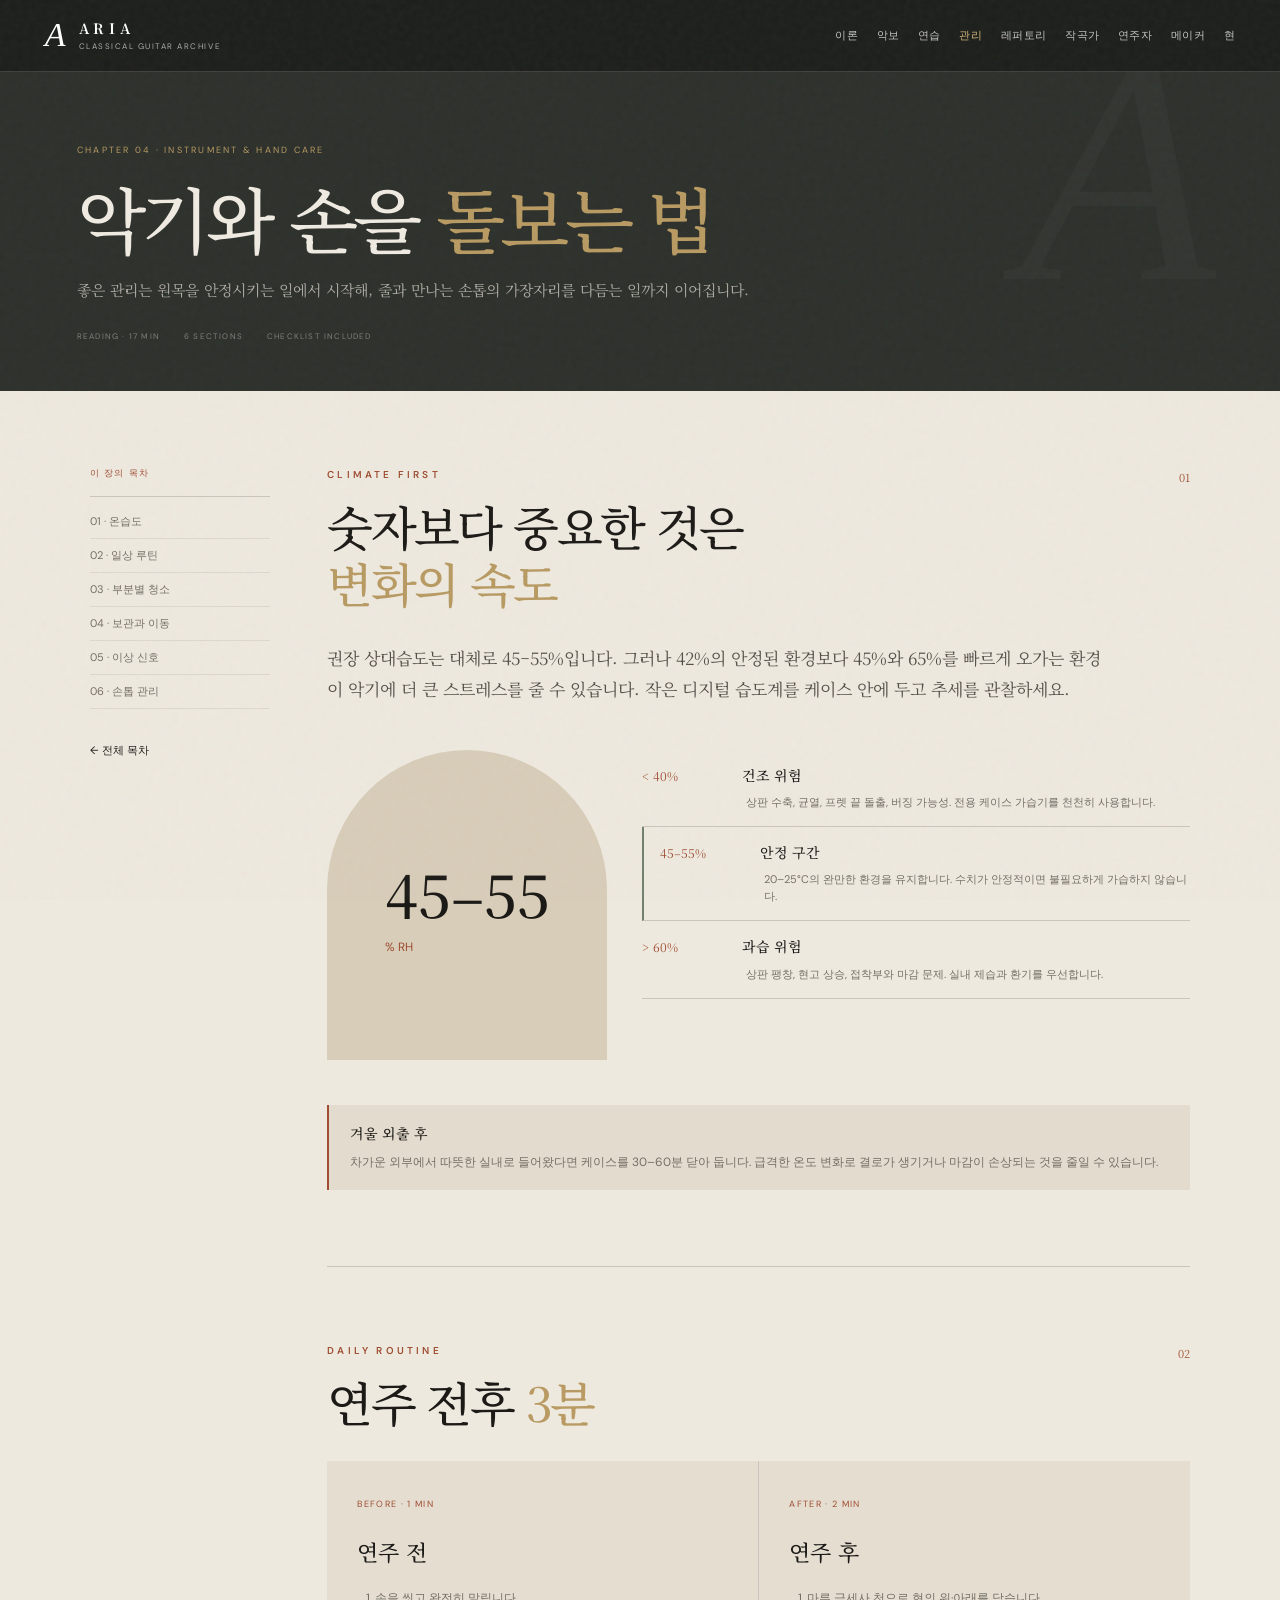
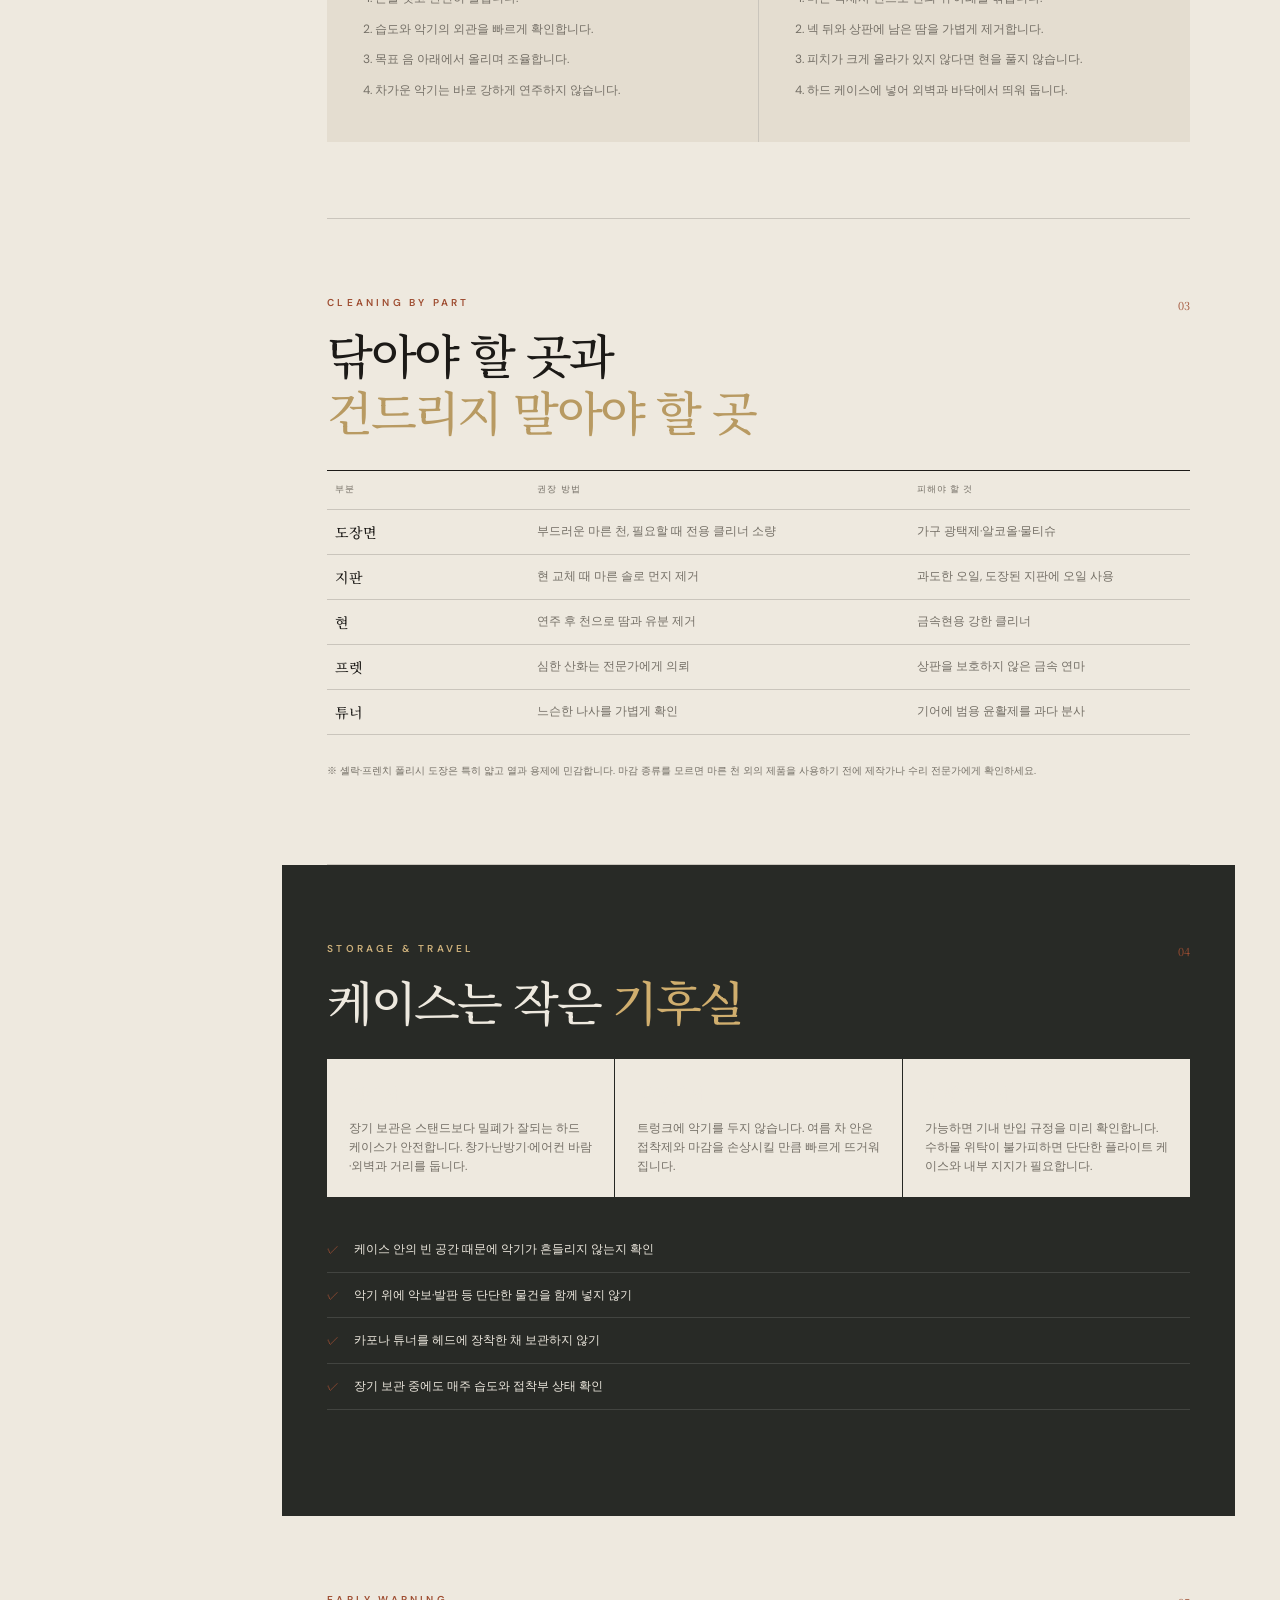
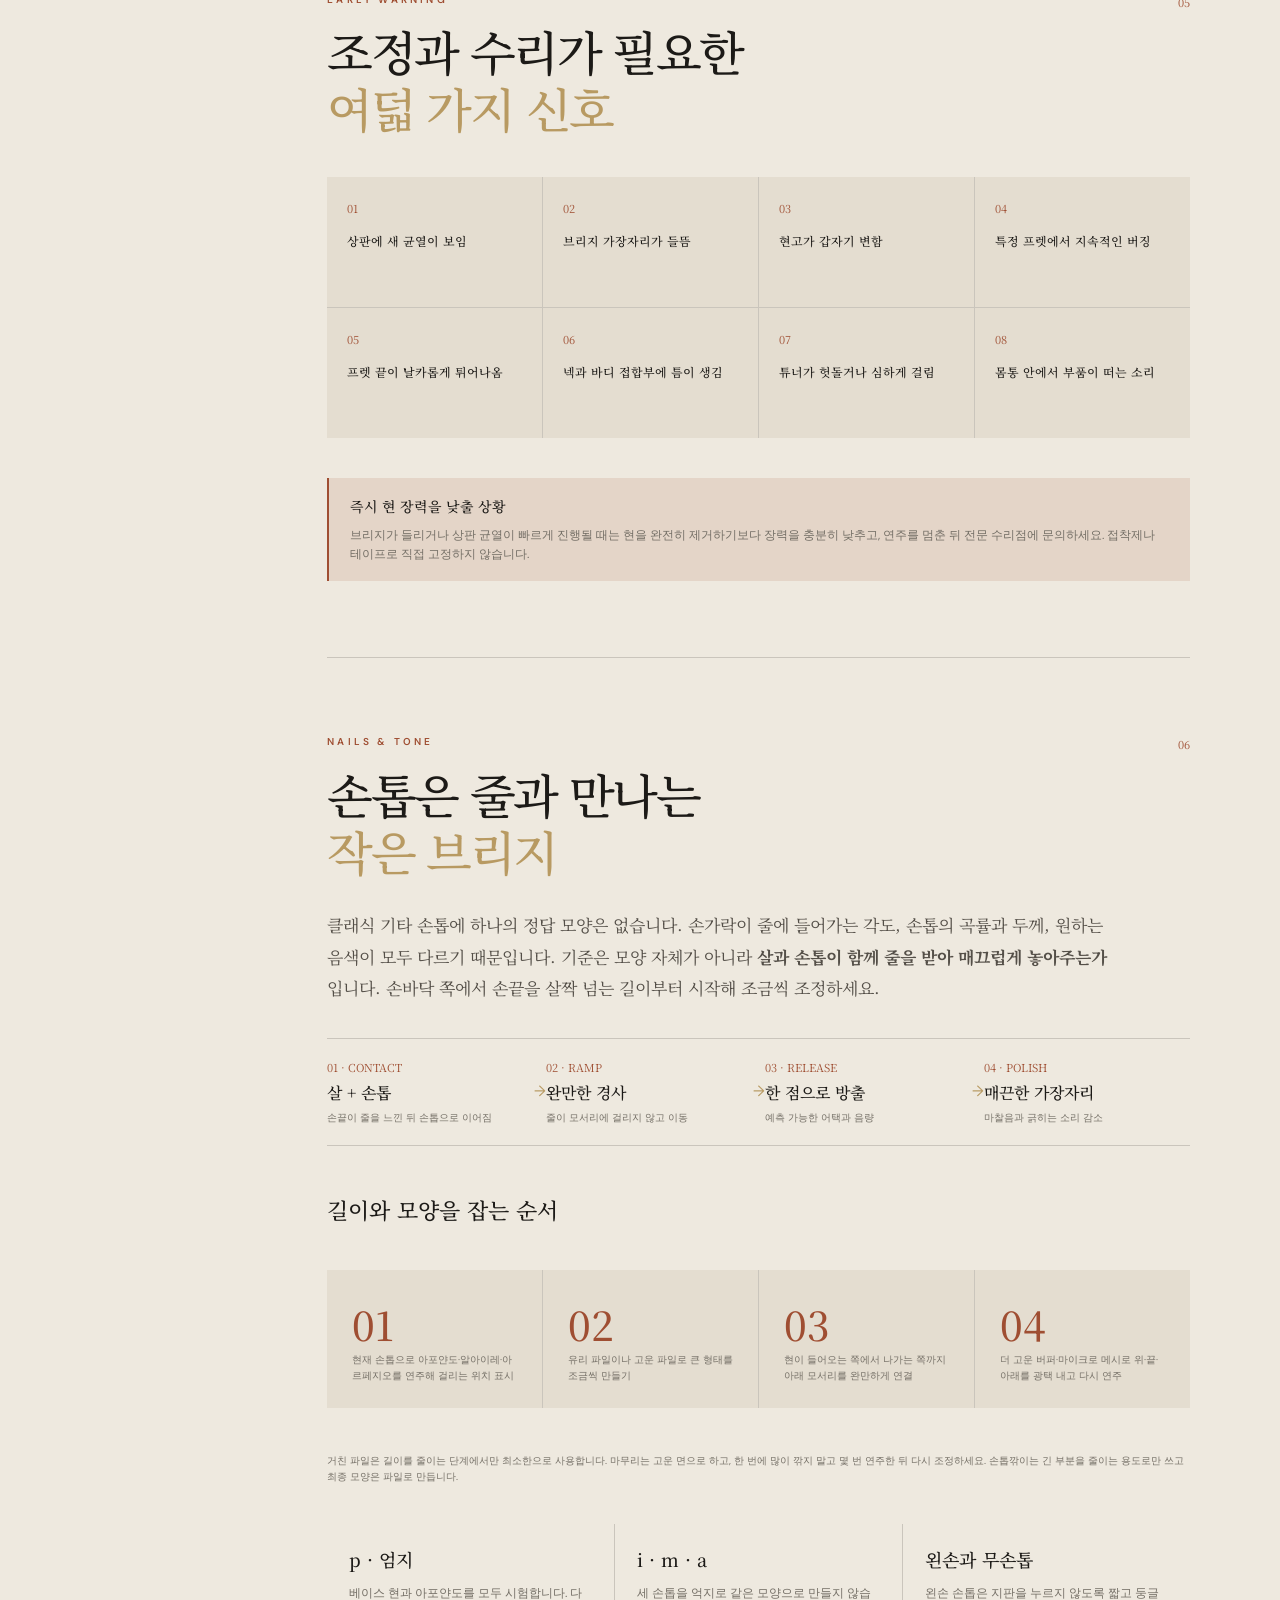
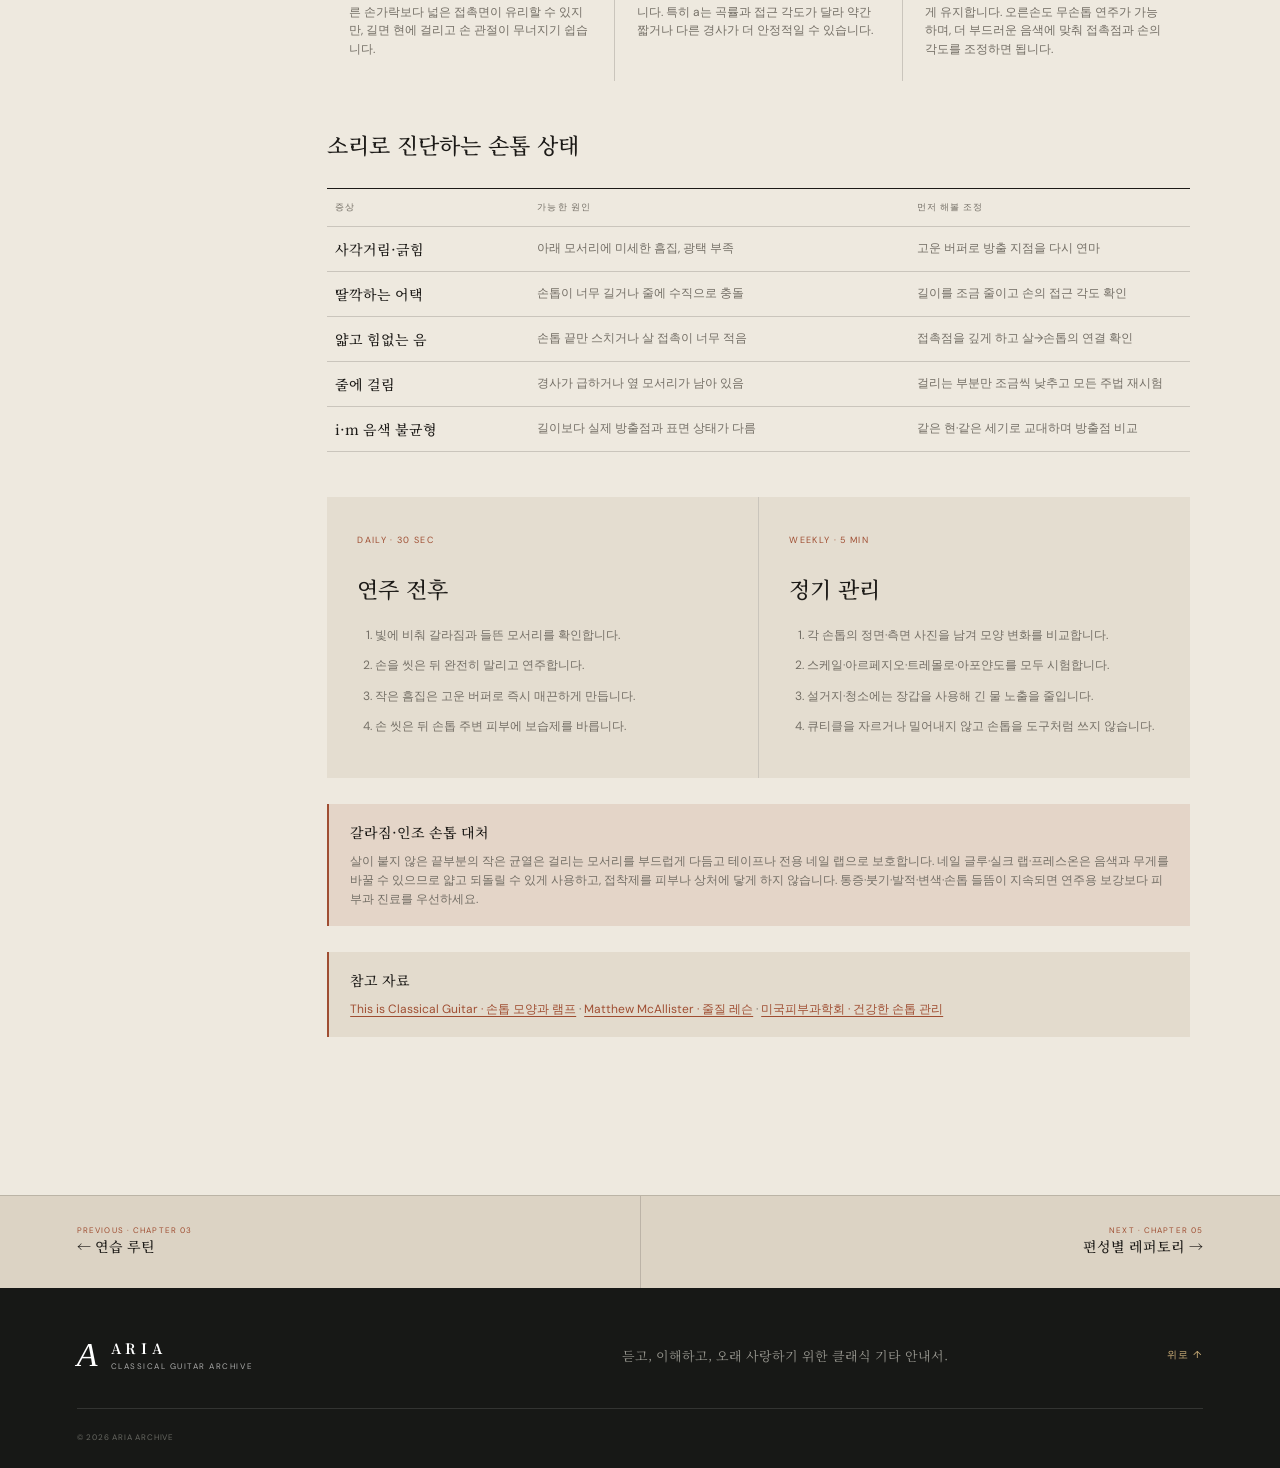
==== commit 3d57c1d3: "Add classical guitar nail care guide" ====
--- a/care.html
+++ b/care.html
@@ -1,7 +1,7 @@
-﻿<!doctype html><html lang="ko"><head><meta charset="UTF-8"><meta name="viewport" content="width=device-width, initial-scale=1.0"><meta name="description" content="클래식 기타 습도, 청소, 보관, 운반과 이상 신호 심화 관리 가이드"><title>악기 관리 — Aria</title><link rel="preconnect" href="https://fonts.googleapis.com"><link rel="preconnect" href="https://fonts.gstatic.com" crossorigin><link href="https://fonts.googleapis.com/css2?family=DM+Sans:wght@400;500;600&family=Noto+Serif+KR:wght@400;500;600;700&display=swap" rel="stylesheet"><link rel="stylesheet" href="styles.css"><script src="script.js" defer></script></head>
+﻿<!doctype html><html lang="ko"><head><meta charset="UTF-8"><meta name="viewport" content="width=device-width, initial-scale=1.0"><meta name="description" content="클래식 기타 습도, 청소, 보관, 운반, 이상 신호와 오른손 손톱 관리 심화 가이드"><title>악기와 손 관리 — Aria</title><link rel="preconnect" href="https://fonts.googleapis.com"><link rel="preconnect" href="https://fonts.gstatic.com" crossorigin><link href="https://fonts.googleapis.com/css2?family=DM+Sans:wght@400;500;600&family=Noto+Serif+KR:wght@400;500;600;700&display=swap" rel="stylesheet"><link rel="stylesheet" href="styles.css"><script src="script.js" defer></script></head>
 <body class="inner-page"><div class="grain" aria-hidden="true"></div><header class="site-header inner-header" id="top"><a class="brand" href="index.html"><span class="brand-mark">A</span><span><strong>ARIA</strong><small>CLASSICAL GUITAR ARCHIVE</small></span></a><nav class="desktop-nav"><a href="theory.html">이론</a><a href="notation.html">악보</a><a href="practice.html">연습</a><a class="active" href="care.html">관리</a><a href="repertoire.html">레퍼토리</a><a href="composers.html">작곡가</a><a href="players.html">연주자</a><a href="makers.html">메이커</a><a href="strings.html">현</a></nav><button class="menu-toggle" aria-label="메뉴 열기" aria-expanded="false"><span></span><span></span></button></header>
-<main><section class="chapter-hero care-hero"><div class="chapter-kicker">CHAPTER 04 · INSTRUMENT CARE</div><h1>악기를 <em>돌보는 법</em></h1><p>좋은 관리는 광택을 내는 일이 아니라, 원목이 안정된 환경에서 자연스럽게 울리도록 돕는 일입니다.</p><div class="chapter-meta"><span>READING · 12 MIN</span><span>5 SECTIONS</span><span>CHECKLIST INCLUDED</span></div></section>
-<div class="article-shell"><aside class="side-index"><small>이 장의 목차</small><a href="#climate">01 · 온습도</a><a href="#routine">02 · 일상 루틴</a><a href="#cleaning">03 · 부분별 청소</a><a href="#storage">04 · 보관과 이동</a><a href="#diagnosis">05 · 이상 신호</a><a class="back-link" href="index.html">← 전체 목차</a></aside>
+<main><section class="chapter-hero care-hero"><div class="chapter-kicker">CHAPTER 04 · INSTRUMENT & HAND CARE</div><h1>악기와 손을 <em>돌보는 법</em></h1><p>좋은 관리는 원목을 안정시키는 일에서 시작해, 줄과 만나는 손톱의 가장자리를 다듬는 일까지 이어집니다.</p><div class="chapter-meta"><span>READING · 17 MIN</span><span>6 SECTIONS</span><span>CHECKLIST INCLUDED</span></div></section>
+<div class="article-shell"><aside class="side-index"><small>이 장의 목차</small><a href="#climate">01 · 온습도</a><a href="#routine">02 · 일상 루틴</a><a href="#cleaning">03 · 부분별 청소</a><a href="#storage">04 · 보관과 이동</a><a href="#diagnosis">05 · 이상 신호</a><a href="#nails">06 · 손톱 관리</a><a class="back-link" href="index.html">← 전체 목차</a></aside>
 <article class="longform">
   <section class="article-section reveal" id="climate"><span class="section-num">01</span><p class="eyebrow">CLIMATE FIRST</p><h2>숫자보다 중요한 것은<br><em>변화의 속도</em></h2><p class="article-lead">권장 상대습도는 대체로 45–55%입니다. 그러나 42%의 안정된 환경보다 45%와 65%를 빠르게 오가는 환경이 악기에 더 큰 스트레스를 줄 수 있습니다. 작은 디지털 습도계를 케이스 안에 두고 추세를 관찰하세요.</p>
     <div class="humidity-deep"><div class="humidity-gauge"><div><strong>45–55</strong><span>% RH</span></div></div><div class="climate-zones"><div><b>&lt; 40%</b><strong>건조 위험</strong><p>상판 수축, 균열, 프렛 끝 돌출, 버징 가능성. 전용 케이스 가습기를 천천히 사용합니다.</p></div><div class="safe"><b>45–55%</b><strong>안정 구간</strong><p>20–25°C의 완만한 환경을 유지합니다. 수치가 안정적이면 불필요하게 가습하지 않습니다.</p></div><div><b>&gt; 60%</b><strong>과습 위험</strong><p>상판 팽창, 현고 상승, 접착부와 마감 문제. 실내 제습과 환기를 우선합니다.</p></div></div></div>
@@ -12,5 +12,19 @@
   <section class="article-section reveal" id="cleaning"><span class="section-num">03</span><p class="eyebrow">CLEANING BY PART</p><h2>닦아야 할 곳과<br><em>건드리지 말아야 할 곳</em></h2><div class="comparison-table"><div class="table-head"><span>부분</span><span>권장 방법</span><span>피해야 할 것</span></div><div><b>도장면</b><span>부드러운 마른 천, 필요할 때 전용 클리너 소량</span><span>가구 광택제·알코올·물티슈</span></div><div><b>지판</b><span>현 교체 때 마른 솔로 먼지 제거</span><span>과도한 오일, 도장된 지판에 오일 사용</span></div><div><b>현</b><span>연주 후 천으로 땀과 유분 제거</span><span>금속현용 강한 클리너</span></div><div><b>프렛</b><span>심한 산화는 전문가에게 의뢰</span><span>상판을 보호하지 않은 금속 연마</span></div><div><b>튜너</b><span>느슨한 나사를 가볍게 확인</span><span>기어에 범용 윤활제를 과다 분사</span></div></div><p class="fine-print">※ 셸락·프렌치 폴리시 도장은 특히 얇고 열과 용제에 민감합니다. 마감 종류를 모르면 마른 천 외의 제품을 사용하기 전에 제작가나 수리 전문가에게 확인하세요.</p></section>
   <section class="article-section dark-inset reveal" id="storage"><span class="section-num">04</span><p class="eyebrow light">STORAGE & TRAVEL</p><h2>케이스는 작은 <em>기후실</em></h2><div class="info-grid"><div><h3>집에서</h3><p>장기 보관은 스탠드보다 밀폐가 잘되는 하드 케이스가 안전합니다. 창가·난방기·에어컨 바람·외벽과 거리를 둡니다.</p></div><div><h3>차량에서</h3><p>트렁크에 악기를 두지 않습니다. 여름 차 안은 접착제와 마감을 손상시킬 만큼 빠르게 뜨거워집니다.</p></div><div><h3>비행기에서</h3><p>가능하면 기내 반입 규정을 미리 확인합니다. 수하물 위탁이 불가피하면 단단한 플라이트 케이스와 내부 지지가 필요합니다.</p></div></div><ul class="check-list light"><li>케이스 안의 빈 공간 때문에 악기가 흔들리지 않는지 확인</li><li>악기 위에 악보·발판 등 단단한 물건을 함께 넣지 않기</li><li>카포나 튜너를 헤드에 장착한 채 보관하지 않기</li><li>장기 보관 중에도 매주 습도와 접착부 상태 확인</li></ul></section>
   <section class="article-section reveal" id="diagnosis"><span class="section-num">05</span><p class="eyebrow">EARLY WARNING</p><h2>조정과 수리가 필요한<br><em>여덟 가지 신호</em></h2><div class="warning-grid"><div><b>01</b><p>상판에 새 균열이 보임</p></div><div><b>02</b><p>브리지 가장자리가 들뜸</p></div><div><b>03</b><p>현고가 갑자기 변함</p></div><div><b>04</b><p>특정 프렛에서 지속적인 버징</p></div><div><b>05</b><p>프렛 끝이 날카롭게 튀어나옴</p></div><div><b>06</b><p>넥과 바디 접합부에 틈이 생김</p></div><div><b>07</b><p>튜너가 헛돌거나 심하게 걸림</p></div><div><b>08</b><p>몸통 안에서 부품이 떠는 소리</p></div></div><aside class="callout warning"><b>즉시 현 장력을 낮출 상황</b><p>브리지가 들리거나 상판 균열이 빠르게 진행될 때는 현을 완전히 제거하기보다 장력을 충분히 낮추고, 연주를 멈춘 뒤 전문 수리점에 문의하세요. 접착제나 테이프로 직접 고정하지 않습니다.</p></aside></section>
+  <section class="article-section reveal" id="nails"><span class="section-num">06</span><p class="eyebrow">NAILS & TONE</p><h2>손톱은 줄과 만나는<br><em>작은 브리지</em></h2><p class="article-lead">클래식 기타 손톱에 하나의 정답 모양은 없습니다. 손가락이 줄에 들어가는 각도, 손톱의 곡률과 두께, 원하는 음색이 모두 다르기 때문입니다. 기준은 모양 자체가 아니라 <strong>살과 손톱이 함께 줄을 받아 매끄럽게 놓아주는가</strong>입니다. 손바닥 쪽에서 손끝을 살짝 넘는 길이부터 시작해 조금씩 조정하세요.</p>
+    <div class="principle-flow"><div><b>01 · CONTACT</b><strong>살 + 손톱</strong><span>손끝이 줄을 느낀 뒤 손톱으로 이어짐</span></div><i>→</i><div><b>02 · RAMP</b><strong>완만한 경사</strong><span>줄이 모서리에 걸리지 않고 이동</span></div><i>→</i><div><b>03 · RELEASE</b><strong>한 점으로 방출</strong><span>예측 가능한 어택과 음량</span></div><i>→</i><div><b>04 · POLISH</b><strong>매끈한 가장자리</strong><span>마찰음과 긁히는 소리 감소</span></div></div>
+
+    <h3>길이와 모양을 잡는 순서</h3><div class="practice-clock"><div><strong>01</strong><span>현재 손톱으로 아포얀도·알아이레·아르페지오를 연주해 걸리는 위치 표시</span></div><div><strong>02</strong><span>유리 파일이나 고운 파일로 큰 형태를 조금씩 만들기</span></div><div><strong>03</strong><span>현이 들어오는 쪽에서 나가는 쪽까지 아래 모서리를 완만하게 연결</span></div><div><strong>04</strong><span>더 고운 버퍼·마이크로 메시로 위·끝·아래를 광택 내고 다시 연주</span></div></div><p class="fine-print">거친 파일은 길이를 줄이는 단계에서만 최소한으로 사용합니다. 마무리는 고운 면으로 하고, 한 번에 많이 깎지 말고 몇 번 연주한 뒤 다시 조정하세요. 손톱깎이는 긴 부분을 줄이는 용도로만 쓰고 최종 모양은 파일로 만듭니다.</p>
+
+    <div class="info-grid"><div><h3>p · 엄지</h3><p>베이스 현과 아포얀도를 모두 시험합니다. 다른 손가락보다 넓은 접촉면이 유리할 수 있지만, 길면 현에 걸리고 손 관절이 무너지기 쉽습니다.</p></div><div><h3>i · m · a</h3><p>세 손톱을 억지로 같은 모양으로 만들지 않습니다. 특히 a는 곡률과 접근 각도가 달라 약간 짧거나 다른 경사가 더 안정적일 수 있습니다.</p></div><div><h3>왼손과 무손톱</h3><p>왼손 손톱은 지판을 누르지 않도록 짧고 둥글게 유지합니다. 오른손도 무손톱 연주가 가능하며, 더 부드러운 음색에 맞춰 접촉점과 손의 각도를 조정하면 됩니다.</p></div></div>
+
+    <h3>소리로 진단하는 손톱 상태</h3><div class="comparison-table"><div class="table-head"><span>증상</span><span>가능한 원인</span><span>먼저 해볼 조정</span></div><div><b>사각거림·긁힘</b><span>아래 모서리에 미세한 흠집, 광택 부족</span><span>고운 버퍼로 방출 지점을 다시 연마</span></div><div><b>딸깍하는 어택</b><span>손톱이 너무 길거나 줄에 수직으로 충돌</span><span>길이를 조금 줄이고 손의 접근 각도 확인</span></div><div><b>얇고 힘없는 음</b><span>손톱 끝만 스치거나 살 접촉이 너무 적음</span><span>접촉점을 깊게 하고 살→손톱의 연결 확인</span></div><div><b>줄에 걸림</b><span>경사가 급하거나 옆 모서리가 남아 있음</span><span>걸리는 부분만 조금씩 낮추고 모든 주법 재시험</span></div><div><b>i·m 음색 불균형</b><span>길이보다 실제 방출점과 표면 상태가 다름</span><span>같은 현·같은 세기로 교대하며 방출점 비교</span></div></div>
+
+    <div class="routine-columns"><div><small>DAILY · 30 SEC</small><h3>연주 전후</h3><ol><li>빛에 비춰 갈라짐과 들뜬 모서리를 확인합니다.</li><li>손을 씻은 뒤 완전히 말리고 연주합니다.</li><li>작은 흠집은 고운 버퍼로 즉시 매끈하게 만듭니다.</li><li>손 씻은 뒤 손톱 주변 피부에 보습제를 바릅니다.</li></ol></div><div><small>WEEKLY · 5 MIN</small><h3>정기 관리</h3><ol><li>각 손톱의 정면·측면 사진을 남겨 모양 변화를 비교합니다.</li><li>스케일·아르페지오·트레몰로·아포얀도를 모두 시험합니다.</li><li>설거지·청소에는 장갑을 사용해 긴 물 노출을 줄입니다.</li><li>큐티클을 자르거나 밀어내지 않고 손톱을 도구처럼 쓰지 않습니다.</li></ol></div></div>
+
+    <aside class="callout warning"><b>갈라짐·인조 손톱 대처</b><p>살이 붙지 않은 끝부분의 작은 균열은 걸리는 모서리를 부드럽게 다듬고 테이프나 전용 네일 랩으로 보호합니다. 네일 글루·실크 랩·프레스온은 음색과 무게를 바꿀 수 있으므로 얇고 되돌릴 수 있게 사용하고, 접착제를 피부나 상처에 닿게 하지 않습니다. 통증·붓기·발적·변색·손톱 들뜸이 지속되면 연주용 보강보다 피부과 진료를 우선하세요.</p></aside>
+    <aside class="callout"><b>참고 자료</b><p><a href="https://www.thisisclassicalguitar.com/fingernails-on-classical-guitar/" target="_blank" rel="noopener">This is Classical Guitar · 손톱 모양과 램프</a> · <a href="https://www.thisisclassicalguitar.com/lesson-filing-nails-matthew-mcallister/" target="_blank" rel="noopener">Matthew McAllister · 줄질 레슨</a> · <a href="https://www.aad.org/public/everyday-care/nail-care-secrets/basics/healthy-nail-tips" target="_blank" rel="noopener">미국피부과학회 · 건강한 손톱 관리</a></p></aside>
+  </section>
 </article></div><nav class="chapter-nav"><a href="practice.html"><small>PREVIOUS · CHAPTER 03</small><b>← 연습 루틴</b></a><a href="repertoire.html"><small>NEXT · CHAPTER 05</small><b>편성별 레퍼토리 →</b></a></nav></main>
 <footer><div class="brand footer-brand"><span class="brand-mark">A</span><span><strong>ARIA</strong><small>CLASSICAL GUITAR ARCHIVE</small></span></div><p>듣고, 이해하고, 오래 사랑하기 위한 클래식 기타 안내서.</p><a href="#top">위로 ↑</a><small>© 2026 ARIA ARCHIVE</small></footer></body></html>
--- a/styles.css
+++ b/styles.css
@@ -1,4 +1,5 @@
 :root{--ink:#1c1a17;--paper:#f1ede4;--cream:#e7decf;--gold:#b89a62;--rust:#9f4e32;--olive:#30342e;--muted:#746f66;--line:rgba(28,26,23,.17);--serif:'Noto Serif KR',serif;--sans:'DM Sans',sans-serif}
+.notation-table a{color:var(--rust);text-underline-offset:3px}
 *{box-sizing:border-box}html{scroll-behavior:smooth}body{margin:0;background:var(--paper);color:var(--ink);font-family:var(--sans);font-size:16px;line-height:1.65}.grain{position:fixed;inset:0;pointer-events:none;z-index:99;opacity:.055;background-image:url("data:image/svg+xml,%3Csvg viewBox='0 0 180 180' xmlns='http://www.w3.org/2000/svg'%3E%3Cfilter id='n'%3E%3CfeTurbulence type='fractalNoise' baseFrequency='.8' numOctaves='3' stitchTiles='stitch'/%3E%3C/filter%3E%3Crect width='100%25' height='100%25' filter='url(%23n)' opacity='.7'/%3E%3C/svg%3E")}.site-header{height:82px;padding:0 4.2vw;display:flex;align-items:center;justify-content:space-between;position:absolute;top:0;width:100%;z-index:10;color:#fff;border-bottom:1px solid rgba(255,255,255,.15)}.brand{display:flex;align-items:center;gap:13px;color:inherit;text-decoration:none}.brand-mark{font-family:Georgia,serif;font-size:38px;font-style:italic;line-height:1}.brand strong,.brand small{display:block}.brand strong{font-family:var(--serif);font-size:14px;letter-spacing:.35em}.brand small{font-size:8px;letter-spacing:.19em;opacity:.64}.desktop-nav{display:flex;gap:2.2vw}.desktop-nav a{color:#fff;text-decoration:none;font-size:12px;letter-spacing:.04em;opacity:.74;transition:.25s}.desktop-nav a:hover{opacity:1}.menu-toggle{display:none;background:transparent;border:0}.hero{min-height:100vh;position:relative;display:flex;align-items:center;background:url('assets/classical-guitar-hero.png') center/cover no-repeat;color:#f7f1e7;padding:9rem 7vw 6rem}.hero-shade{position:absolute;inset:0;background:linear-gradient(90deg,rgba(10,9,7,.9) 0%,rgba(10,9,7,.68) 42%,rgba(10,9,7,.08) 77%),linear-gradient(0deg,rgba(10,9,7,.35),transparent 45%)}.hero-content{position:relative;z-index:1;max-width:700px}.eyebrow{margin:0 0 24px;font-size:10px;font-weight:600;letter-spacing:.32em;color:var(--rust)}.eyebrow.light{color:#cdb07b}.hero h1,.section h2{font-family:var(--serif);font-weight:500;line-height:1.17;letter-spacing:-.055em}.hero h1{font-size:clamp(56px,7vw,108px);margin:0 0 28px}.hero h1 em,.section h2 em{font-weight:400;color:var(--gold);font-style:normal}.hero-copy{font-family:var(--serif);font-size:clamp(15px,1.25vw,19px);line-height:1.9;color:rgba(255,255,255,.72);margin:0 0 38px}.hero-actions{display:flex;align-items:center;gap:28px}.button{display:inline-flex;align-items:center;justify-content:space-between;gap:52px;padding:15px 19px;text-decoration:none;font-size:12px;letter-spacing:.08em;transition:.25s}.button-primary{background:#eee6d8;color:#211e19}.button-primary:hover{background:#fff;transform:translateY(-2px)}.text-button{border:0;background:transparent;color:#fff;font:500 12px var(--sans);letter-spacing:.06em;cursor:pointer}.text-button i{display:inline-grid;place-items:center;border:1px solid rgba(255,255,255,.55);width:32px;height:32px;border-radius:50%;font-size:8px;font-style:normal;margin-right:9px}.hero-notes{position:absolute;bottom:36px;right:4.2vw;display:flex;gap:30px;z-index:1;font-size:10px;letter-spacing:.12em;color:rgba(255,255,255,.58)}.hero-notes b{font-size:15px;font-family:var(--serif);color:#fff;margin-right:6px}.scroll-cue{position:absolute;bottom:28px;left:4.2vw;z-index:1;color:#fff;text-decoration:none;font-size:8px;letter-spacing:.3em;writing-mode:vertical-rl}.scroll-cue span{height:45px;width:1px;background:rgba(255,255,255,.45);display:inline-block;margin-bottom:10px}.section{padding:120px 7vw;position:relative}.section-index{position:absolute;left:2.3vw;top:122px;font-family:var(--serif);font-size:11px;color:var(--rust)}.intro{display:grid;grid-template-columns:1fr 1fr;gap:9vw;align-items:start}.section h2{font-size:clamp(38px,4.4vw,68px);margin:0}.intro-body{padding-top:55px}.lead-quote{font-family:var(--serif);font-size:24px;color:var(--rust);margin:0 0 18px}.intro-body>p:not(.lead-quote){max-width:540px;color:var(--muted)}.quick-links{margin-top:42px;border-top:1px solid var(--line)}.quick-links a{display:grid;grid-template-columns:45px 1fr auto;padding:17px 0;border-bottom:1px solid var(--line);color:var(--ink);text-decoration:none;font-family:var(--serif);font-size:15px}.quick-links span{color:var(--rust);font-size:11px}.quick-links b{font-weight:400;transition:.2s}.quick-links a:hover b{transform:translateX(6px)}.dark-section{background:#22231f;color:#eee9df}.section-heading{display:flex;justify-content:space-between;align-items:flex-end;gap:80px;margin-bottom:64px}.section-heading>p{max-width:420px;color:#a5a298;margin:0}.technique-grid{display:grid;grid-template-columns:repeat(4,1fr);border-top:1px solid rgba(255,255,255,.15);border-left:1px solid rgba(255,255,255,.15)}.tech-card{min-height:310px;padding:28px;position:relative;border-right:1px solid rgba(255,255,255,.15);border-bottom:1px solid rgba(255,255,255,.15);display:flex;flex-direction:column;justify-content:flex-end}.tech-card.feature{grid-row:span 2;min-height:620px;justify-content:space-between;background:#2d2f29}.tech-card:nth-child(4){grid-column:span 2}.tech-card small{color:var(--gold);letter-spacing:.2em;font-size:9px}.tech-card h3{font:500 22px var(--serif);margin:10px 0}.tech-card p{font-size:13px;color:#a9a79e;margin:0}.tech-card p b{color:#e4ddd1}.card-number{position:absolute;top:24px;right:26px;font:12px var(--serif);color:#77796f}.pattern{margin-top:24px;color:#d1b079;letter-spacing:.25em;font-family:var(--serif)}.string-diagram{height:240px;display:flex;justify-content:space-around;align-items:stretch;padding:0 14%}.string-diagram i{width:1px;background:linear-gradient(#8d744a,#d8c39c,#725b38);position:relative}.string-diagram i:before,.string-diagram i:after{content:"";position:absolute;width:5px;height:5px;border:1px solid #b99e6d;border-radius:50%;left:-3px}.string-diagram i:before{top:0}.string-diagram i:after{bottom:0}.notation-strip{margin-top:42px;display:flex;gap:16px;align-items:center;color:#9d9d94;font-size:11px}.notation-strip span{color:#d2cfc6;letter-spacing:.12em}.notation-strip b{font:italic 17px var(--serif);color:var(--gold)}.notation-strip i{height:1px;flex:1;background:rgba(255,255,255,.14);margin:0 15px}.care{padding-top:135px;padding-bottom:135px}.care-layout{display:grid;grid-template-columns:1fr 1fr;gap:10vw}.care-copy>p:not(.eyebrow){max-width:530px;color:var(--muted);margin:28px 0}.care-tabs{display:flex;gap:6px;margin:38px 0 22px}.care-tabs button,.filter-pills button{border:1px solid var(--line);background:transparent;padding:10px 18px;font:500 11px var(--sans);cursor:pointer;color:var(--muted)}.care-tabs button.active,.filter-pills button.active{background:var(--ink);color:#fff}.care-list{list-style:none;padding:0;margin:0}.care-list li{border-bottom:1px solid var(--line);padding:15px 0 15px 30px;position:relative;font-size:14px}.care-list li:before{content:'✓';position:absolute;left:0;color:var(--rust)}.humidity-card{background:#d9cfbd;padding:38px 42px;align-self:start}.humidity-top{display:flex;justify-content:space-between;font-size:11px;letter-spacing:.15em}.humidity-top b{color:var(--rust)}.dial{width:290px;height:145px;overflow:hidden;margin:45px auto 0;position:relative}.dial:before{content:"";position:absolute;width:280px;height:280px;border-radius:50%;border:1px solid rgba(28,26,23,.25);background:repeating-conic-gradient(from 270deg,transparent 0 4.5deg,rgba(28,26,23,.45) 5deg 5.5deg,transparent 6deg 9deg);mask:radial-gradient(circle,transparent 62%,#000 63%)}.dial:after{content:"";position:absolute;left:50%;bottom:-2px;width:1px;height:105px;background:var(--rust);transform:rotate(11deg);transform-origin:bottom}.dial-value{position:absolute;bottom:0;left:0;right:0;text-align:center}.dial-value strong{font:500 52px var(--serif)}.dial-value span{color:var(--rust)}.humidity-card>p{text-align:center;font-size:11px;color:#6f695f}.season-row{border-top:1px solid rgba(28,26,23,.2);border-bottom:1px solid rgba(28,26,23,.2);display:grid;grid-template-columns:1fr 1fr;margin-top:30px}.season-row span{padding:20px;font-size:10px;letter-spacing:.1em}.season-row span+span{border-left:1px solid rgba(28,26,23,.2)}.season-row b{font:500 14px var(--serif);letter-spacing:0}.care-note{margin:22px 0 0!important;text-align:left!important;line-height:1.6}.paper-section{background:#e8e1d4}.library-toolbar{display:flex;justify-content:space-between;gap:25px;align-items:center;margin-bottom:34px}.filter-pills{display:flex;gap:5px;flex-wrap:wrap}.filter-pills button{padding:10px 15px}.filter-pills sup{opacity:.55}.search-box{display:flex;align-items:center;border-bottom:1px solid var(--ink);padding:7px 0;min-width:230px}.search-box input{width:100%;border:0;background:transparent;outline:0;padding:4px 10px;font:12px var(--sans)}.repertoire-grid{display:grid;grid-template-columns:repeat(3,1fr);gap:18px}.piece-card{background:#f5f1e8;min-height:380px;padding:24px;display:flex;flex-direction:column;position:relative;overflow:hidden;transition:.3s}.piece-card.has-video{color:white;background-position:center;background-size:cover}.piece-card.has-video:before{content:"";position:absolute;inset:0;background:linear-gradient(0deg,rgba(15,13,10,.92),rgba(15,13,10,.1) 75%)}.piece-card>*{position:relative}.piece-meta{display:flex;justify-content:space-between;align-items:center;font-size:9px;letter-spacing:.14em;color:var(--rust)}.piece-card.has-video .piece-meta{color:#e2c48c}.piece-card h3{font:500 26px/1.3 var(--serif);letter-spacing:-.03em;margin:auto 0 2px}.piece-card .composer{font-size:11px;letter-spacing:.08em;color:var(--muted);margin:0 0 18px}.piece-card.has-video .composer{color:rgba(255,255,255,.65)}.piece-bottom{display:flex;justify-content:space-between;align-items:end;border-top:1px solid var(--line);padding-top:15px}.piece-card.has-video .piece-bottom{border-color:rgba(255,255,255,.25)}.piece-bottom span{font-size:10px;color:var(--muted)}.piece-card.has-video .piece-bottom span{color:rgba(255,255,255,.65)}.play-circle{width:42px;height:42px;border:1px solid currentColor;border-radius:50%;background:transparent;color:inherit;cursor:pointer;transition:.2s}.play-circle:hover{background:var(--rust);border-color:var(--rust);color:#fff;transform:scale(1.08)}.piece-card:not(.has-video):after{content:'𝄞';position:absolute;right:18px;top:52px;font:70px var(--serif);color:rgba(159,78,50,.08)}.empty-state{text-align:center;padding:50px;color:var(--muted)}.composer-list{border-top:1px solid var(--line)}.composer-row{display:grid;grid-template-columns:120px 1.2fr 2fr 70px;gap:30px;align-items:center;padding:25px 0;border-bottom:1px solid var(--line)}.composer-row>span{font-size:10px;color:var(--rust);letter-spacing:.1em}.composer-row h3{font:500 20px var(--serif);margin:0}.composer-row small{font-size:9px;letter-spacing:.1em;color:var(--muted)}.composer-row p{font-size:13px;color:var(--muted)}.composer-row>b{font-size:9px;font-weight:500;letter-spacing:.1em;border:1px solid var(--line);padding:6px 10px;text-align:center}.maker-grid{display:grid;grid-template-columns:repeat(4,1fr);border-top:1px solid rgba(255,255,255,.16);border-left:1px solid rgba(255,255,255,.16)}.maker-card{padding:30px;min-height:330px;border-right:1px solid rgba(255,255,255,.16);border-bottom:1px solid rgba(255,255,255,.16);display:flex;flex-direction:column}.maker-card>span{font-size:8px;color:var(--gold);letter-spacing:.15em}.maker-card h3{font:500 25px var(--serif);margin:45px 0 18px}.maker-card p{font-size:12px;color:#a7a49b}.maker-card em{font:italic 12px var(--serif);color:var(--gold);margin-top:auto}.buying-note{display:grid;grid-template-columns:180px 1fr;align-items:center;border-bottom:1px solid rgba(255,255,255,.16);padding:28px 0}.buying-note span{font-size:9px;color:var(--gold);letter-spacing:.16em}.buying-note p{font:400 14px var(--serif);color:#bbb8af}.strings{padding-bottom:135px}.strings-head{max-width:760px}.strings-head>p:last-child{color:var(--muted);margin:25px 0 45px}.tension-table{border-top:1px solid var(--ink)}.tension-row{display:grid;grid-template-columns:1.1fr 1.2fr 2fr 1.6fr;gap:20px;padding:18px 10px;border-bottom:1px solid var(--line);font-size:12px;align-items:center}.tension-row.header{color:var(--muted);font-size:9px;letter-spacing:.12em}.tension-row>span:first-child{font-family:var(--serif);font-size:14px}.dot{width:7px;height:7px;border-radius:50%;display:inline-block;margin-right:10px}.dot.soft{background:#bba16f}.dot.normal{background:#906a49}.dot.hard{background:#9e4e32}.string-notes{display:grid;grid-template-columns:repeat(3,1fr);gap:1px;background:var(--line);margin-top:48px}.string-notes>div{background:var(--paper);padding:28px}.string-notes b{color:var(--rust);font:500 12px var(--serif)}.string-notes h3{font:500 18px var(--serif)}.string-notes p{font-size:12px;color:var(--muted)}footer{background:#171816;color:#e7e1d7;padding:65px 7vw 35px;display:grid;grid-template-columns:1fr 1fr auto;gap:30px;align-items:center}.footer-brand{color:#fff}footer>p{font:400 13px var(--serif);color:#96958e}footer>a{color:#d0b27b;font-size:10px;text-decoration:none;letter-spacing:.1em}footer>small{grid-column:1/-1;border-top:1px solid rgba(255,255,255,.12);padding-top:22px;font-size:8px;color:#676862;letter-spacing:.1em}.video-modal{width:min(900px,92vw);padding:0;border:0;background:#171715;color:#fff;box-shadow:0 25px 80px #0008}.video-modal::backdrop{background:rgba(12,11,9,.83);backdrop-filter:blur(6px)}.modal-bar{height:58px;padding:0 18px;display:flex;justify-content:space-between;align-items:center}.modal-bar strong{font:500 13px var(--serif)}.modal-bar button{font-size:27px;color:#fff;border:0;background:transparent;cursor:pointer}.video-wrap{aspect-ratio:16/9}.video-wrap iframe{width:100%;height:100%;border:0}.reveal{opacity:0;transform:translateY(28px);transition:opacity .75s ease,transform .75s ease}.reveal.visible{opacity:1;transform:none}
 @media (max-width:960px){.desktop-nav{display:none}.menu-toggle{display:block;width:35px}.menu-toggle span{display:block;background:#fff;height:1px;margin:8px}.site-header.menu-open{height:auto;min-height:82px;align-items:flex-start;padding-top:18px;background:#191a17;position:fixed}.site-header.menu-open .desktop-nav{display:flex;position:absolute;top:82px;left:0;right:0;background:#191a17;flex-direction:column;padding:20px 7vw 30px}.site-header.menu-open .menu-toggle span:first-child{transform:translateY(4.5px) rotate(45deg)}.site-header.menu-open .menu-toggle span:last-child{transform:translateY(-4.5px) rotate(-45deg)}.intro,.care-layout{grid-template-columns:1fr;gap:40px}.intro-body{padding-top:0}.technique-grid{grid-template-columns:repeat(2,1fr)}.tech-card.feature{grid-row:span 1;min-height:430px}.tech-card:nth-child(4){grid-column:span 1}.repertoire-grid{grid-template-columns:repeat(2,1fr)}.maker-grid{grid-template-columns:repeat(2,1fr)}.composer-row{grid-template-columns:90px 1fr 1.6fr}.composer-row>b{display:none}.section-heading{align-items:start;flex-direction:column}.library-toolbar{align-items:stretch;flex-direction:column}.search-box{max-width:300px}}
 @media (max-width:640px){.site-header{padding:0 22px}.hero{padding:120px 24px 100px;background-position:64% center}.hero-shade{background:linear-gradient(90deg,rgba(10,9,7,.94),rgba(10,9,7,.47))}.hero h1{font-size:54px}.hero-actions{align-items:flex-start;flex-direction:column;gap:20px}.hero-notes{display:none}.scroll-cue{display:none}.section{padding:85px 24px}.section-index{display:none}.section h2{font-size:40px}.section-heading{gap:22px;margin-bottom:42px}.technique-grid,.repertoire-grid,.maker-grid,.string-notes{grid-template-columns:1fr}.tech-card,.tech-card.feature{min-height:280px}.string-diagram{height:120px}.notation-strip{flex-wrap:wrap}.notation-strip i{flex-basis:100%}.filter-pills{display:grid;grid-template-columns:repeat(3,1fr)}.filter-pills button{padding:9px}.piece-card{min-height:330px}.composer-row{grid-template-columns:74px 1fr;padding:22px 0}.composer-row p{grid-column:2}.tension-row{grid-template-columns:1fr 1.4fr}.tension-row span:nth-child(2){display:none}.tension-row span:nth-child(3){display:none}.tension-row.header span:nth-child(4){display:block}.humidity-card{padding:30px 20px}.dial{width:260px}.buying-note{grid-template-columns:1fr}.care-layout{gap:60px}footer{grid-template-columns:1fr;padding:55px 24px 30px}footer>small{grid-column:1}.desktop-nav{padding-left:24px!important}.brand small{display:none}}
@@ -31,3 +32,11 @@
 .players-hero{background:#282724}.artist-listening h2,.legacy-artists h2,.current-artists h2,.ensemble-intro h2,.ensemble-directory h2,.artist-path h2{font:500 clamp(38px,4.4vw,66px)/1.17 var(--serif);letter-spacing:-.055em;margin:0}.artist-listening h2 em,.legacy-artists h2 em,.current-artists h2 em,.ensemble-intro h2 em,.ensemble-directory h2 em,.artist-path h2 em{font-style:normal;color:var(--gold)}.listening-lenses{display:grid;grid-template-columns:repeat(4,1fr);gap:1px;background:var(--line)}.listening-lenses>div{background:#e4ddd0;padding:28px;min-height:220px}.listening-lenses span{font:11px var(--serif);color:var(--rust)}.listening-lenses h3{font:500 24px var(--serif);margin:30px 0 10px}.listening-lenses p{font-size:11px;color:var(--muted)}.artist-profile-list{border-top:1px solid var(--ink)}.artist-profile{display:grid;grid-template-columns:48px minmax(210px,1fr) 2fr;gap:34px;padding:42px 0;border-bottom:1px solid var(--line)}.artist-index{font:12px var(--serif);color:var(--rust)}.artist-identity>span{font-size:8px;letter-spacing:.15em;color:var(--muted)}.artist-identity h3{font:500 24px var(--serif);margin:8px 0 0}.artist-identity small{display:block;font:italic 11px var(--serif);color:var(--rust)}.artist-identity>b{display:inline-block;margin-top:19px;padding:5px 8px;border:1px solid var(--line);font-size:8px;font-weight:500;letter-spacing:.08em}.artist-story>p{font-size:12px;color:var(--muted);margin:0 0 20px}.artist-actions{display:flex;flex-wrap:wrap;gap:10px 18px}.artist-actions a,.ensemble-cards a,.trio-list a,.quartet-grid a{font-size:10px;color:var(--rust);text-decoration:none;border-bottom:1px solid currentColor}.soloist-grid{display:grid;grid-template-columns:repeat(4,1fr);border-top:1px solid rgba(255,255,255,.15);border-left:1px solid rgba(255,255,255,.15)}.soloist-grid article{display:flex;flex-direction:column;min-height:300px;padding:27px;border-right:1px solid rgba(255,255,255,.15);border-bottom:1px solid rgba(255,255,255,.15)}.soloist-grid article>span{font-size:8px;letter-spacing:.15em;color:var(--gold)}.soloist-grid h3{font:500 22px var(--serif);margin:32px 0 2px}.soloist-grid small{font-size:9px;color:#c6aa74}.soloist-grid p{font-size:11px;color:#999b94}.soloist-grid a{color:#ddd5c7;text-decoration:none;font-size:10px;margin-top:auto}.soloist-grid a:hover{color:var(--gold)}.artist-source-row{display:flex;gap:9px;flex-wrap:wrap;margin-top:24px}.artist-source-row a{font-size:8px;letter-spacing:.05em;color:#999b94;text-decoration:none;border:1px solid rgba(255,255,255,.15);padding:7px 9px}.artist-source-row a:hover{color:var(--gold)}.ensemble-role-map{display:grid;grid-template-columns:repeat(3,1fr);gap:1px;background:var(--line)}.ensemble-role-map>div{padding:34px;background:#e4ddd0;min-height:260px}.ensemble-role-map strong{font:500 42px var(--serif);color:var(--rust)}.ensemble-role-map h3{font:500 22px var(--serif);margin:19px 0 8px}.ensemble-role-map p{font-size:12px;color:var(--muted)}.ensemble-role-map small{display:block;margin-top:26px;padding-top:15px;border-top:1px solid var(--line);font-size:9px;color:var(--rust)}.ensemble-heading{display:grid;grid-template-columns:160px 1.25fr 1.4fr;gap:45px;align-items:end;margin-bottom:50px}.ensemble-heading>span{font:10px var(--serif);letter-spacing:.16em;color:var(--rust)}.dark-section .ensemble-heading>span{color:var(--gold)}.ensemble-heading>p{font-size:12px;color:var(--muted);margin:0}.dark-section .ensemble-heading>p{color:#999b94}.ensemble-cards{display:grid;grid-template-columns:repeat(4,1fr);gap:1px;background:var(--line)}.ensemble-cards article{background:#eee9df;padding:27px;min-height:280px;display:flex;flex-direction:column}.ensemble-cards article.featured{grid-column:span 2;display:grid;grid-template-columns:1.4fr 1fr;gap:38px;background:#dcd1bd}.ensemble-cards span,.trio-list span,.quartet-grid span{font-size:8px;letter-spacing:.14em;color:var(--rust)}.ensemble-cards h3,.trio-list h3,.quartet-grid h3{font:500 21px var(--serif);margin:30px 0 10px}.ensemble-cards p,.trio-list p,.quartet-grid p{font-size:11px;color:var(--muted)}.ensemble-cards article>a{margin-top:auto;align-self:flex-start}.ensemble-links{display:flex;flex-direction:column;align-items:flex-start;justify-content:flex-end;gap:12px}.trio-list{border-top:1px solid var(--ink)}.trio-list article{display:grid;grid-template-columns:160px 1fr 2fr;gap:35px;padding:32px 0;border-bottom:1px solid var(--line);align-items:start}.trio-list h3{margin:0}.trio-list p{margin:0}.trio-list a{grid-column:3;justify-self:start}.quartet-grid{display:grid;grid-template-columns:repeat(3,1fr);border-top:1px solid rgba(255,255,255,.15);border-left:1px solid rgba(255,255,255,.15)}.quartet-grid article{display:flex;flex-direction:column;padding:28px;min-height:330px;border-right:1px solid rgba(255,255,255,.15);border-bottom:1px solid rgba(255,255,255,.15)}.quartet-grid span{color:var(--gold)}.quartet-grid p{color:#999b94}.quartet-grid a{color:#d4b778;margin-top:auto;align-self:flex-start}.quartet-grid a+a{margin-top:8px}.artist-route{list-style:none;margin:0;padding:0;border-top:1px solid var(--ink)}.artist-route li{display:grid;grid-template-columns:55px 1fr 1.4fr 1.4fr;gap:25px;align-items:center;padding:18px 5px;border-bottom:1px solid var(--line)}.artist-route span{font:11px var(--serif);color:var(--rust)}.artist-route b{font:500 15px var(--serif)}.artist-route p{font-size:11px;color:var(--muted)}.artist-route small{font-size:9px;color:var(--rust)}
 @media(max-width:960px){.listening-lenses,.soloist-grid{grid-template-columns:repeat(2,1fr)}.artist-profile{grid-template-columns:38px 1fr}.artist-story{grid-column:2}.ensemble-heading{grid-template-columns:110px 1fr}.ensemble-heading>p{grid-column:2}.ensemble-cards{grid-template-columns:repeat(2,1fr)}.quartet-grid{grid-template-columns:repeat(2,1fr)}}
 @media(max-width:640px){.listening-lenses,.soloist-grid,.ensemble-role-map,.ensemble-cards,.quartet-grid{grid-template-columns:1fr}.artist-profile{grid-template-columns:28px 1fr;gap:14px}.artist-story{grid-column:1/-1}.ensemble-heading{grid-template-columns:1fr;gap:15px}.ensemble-heading>p{grid-column:1}.ensemble-cards article.featured{grid-column:span 1;grid-template-columns:1fr}.trio-list article{grid-template-columns:1fr;gap:10px}.trio-list a{grid-column:1}.artist-route li{grid-template-columns:35px 1fr}.artist-route p,.artist-route small{grid-column:2;margin:0}.listening-lenses>div{min-height:180px}}
+
+/* Korea and Japan maker guide */
+.regional-maker-grid{display:grid;grid-template-columns:repeat(2,1fr);gap:1px;background:var(--line);margin:42px 0}.regional-maker-grid article{background:#e4ddd0;padding:28px;min-height:275px;display:flex;flex-direction:column}.regional-maker-grid span,.market-lanes span{font-size:8px;letter-spacing:.15em;color:var(--rust)}.regional-maker-grid h3{font:500 22px var(--serif);margin:28px 0 10px}.regional-maker-grid p{font-size:11px;color:var(--muted)}.regional-maker-grid a{align-self:flex-start;margin-top:auto;color:var(--rust);font-size:10px;text-decoration:none;border-bottom:1px solid currentColor}.light-copy{color:#aaa9a2}.japan-maker-list{border-top:1px solid rgba(255,255,255,.18);margin-top:42px}.japan-maker-list article{display:grid;grid-template-columns:minmax(210px,1fr) 2fr 105px;gap:28px;padding:26px 4px;border-bottom:1px solid rgba(255,255,255,.15);align-items:start}.japan-maker-list span{font-size:8px;letter-spacing:.13em;color:var(--gold)}.japan-maker-list h3{font:500 18px var(--serif);margin:7px 0}.japan-maker-list p{font-size:11px;color:#a5a69f;margin:0}.japan-maker-list a{font-size:9px;color:#d2b274;text-decoration:none;border-bottom:1px solid currentColor;justify-self:end}.market-lanes{display:grid;grid-template-columns:repeat(3,1fr);gap:1px;background:var(--line);margin:42px 0}.market-lanes article{background:#e4ddd0;padding:27px;min-height:250px}.market-lanes h3{font:500 19px var(--serif);margin:28px 0 10px}.market-lanes p{font-size:11px;color:var(--muted)}.label-check{display:grid;grid-template-columns:1fr 2fr;gap:55px;padding:38px;background:#ded4c4;margin:40px 0}.label-check h3{font:500 27px/1.35 var(--serif);margin:0}.label-check ol{list-style:none;margin:0;padding:0;border-top:1px solid var(--line)}.label-check li{display:grid;grid-template-columns:90px 1fr;gap:15px;padding:12px 0;border-bottom:1px solid var(--line)}.label-check li b{font:500 12px var(--serif);color:var(--rust)}.label-check li span{font-size:10px;color:var(--muted)}.maker-reference-links{display:flex;flex-wrap:wrap;align-items:center;gap:9px 15px;margin-top:28px}.maker-reference-links b{font-size:9px;letter-spacing:.08em}.maker-reference-links a{font-size:9px;color:var(--rust);text-decoration:none;border-bottom:1px solid currentColor}
+@media(max-width:960px){.japan-maker-list article{grid-template-columns:1fr 1.7fr}.japan-maker-list a{grid-column:2;justify-self:start}.label-check{grid-template-columns:1fr;gap:25px}}
+@media(max-width:640px){.regional-maker-grid,.market-lanes{grid-template-columns:1fr}.japan-maker-list article{grid-template-columns:1fr}.japan-maker-list a{grid-column:1}.label-check{padding:26px 20px}.label-check li{grid-template-columns:70px 1fr}.regional-maker-grid article{min-height:240px}}
+
+/* Classical guitar nail-care guide */
+.article-section>h3{margin:48px 0 16px;font:500 22px var(--serif)}#nails .info-grid{margin:40px 0 48px}#nails .routine-columns{margin-top:45px}#nails .callout a{color:var(--rust);text-underline-offset:3px}
